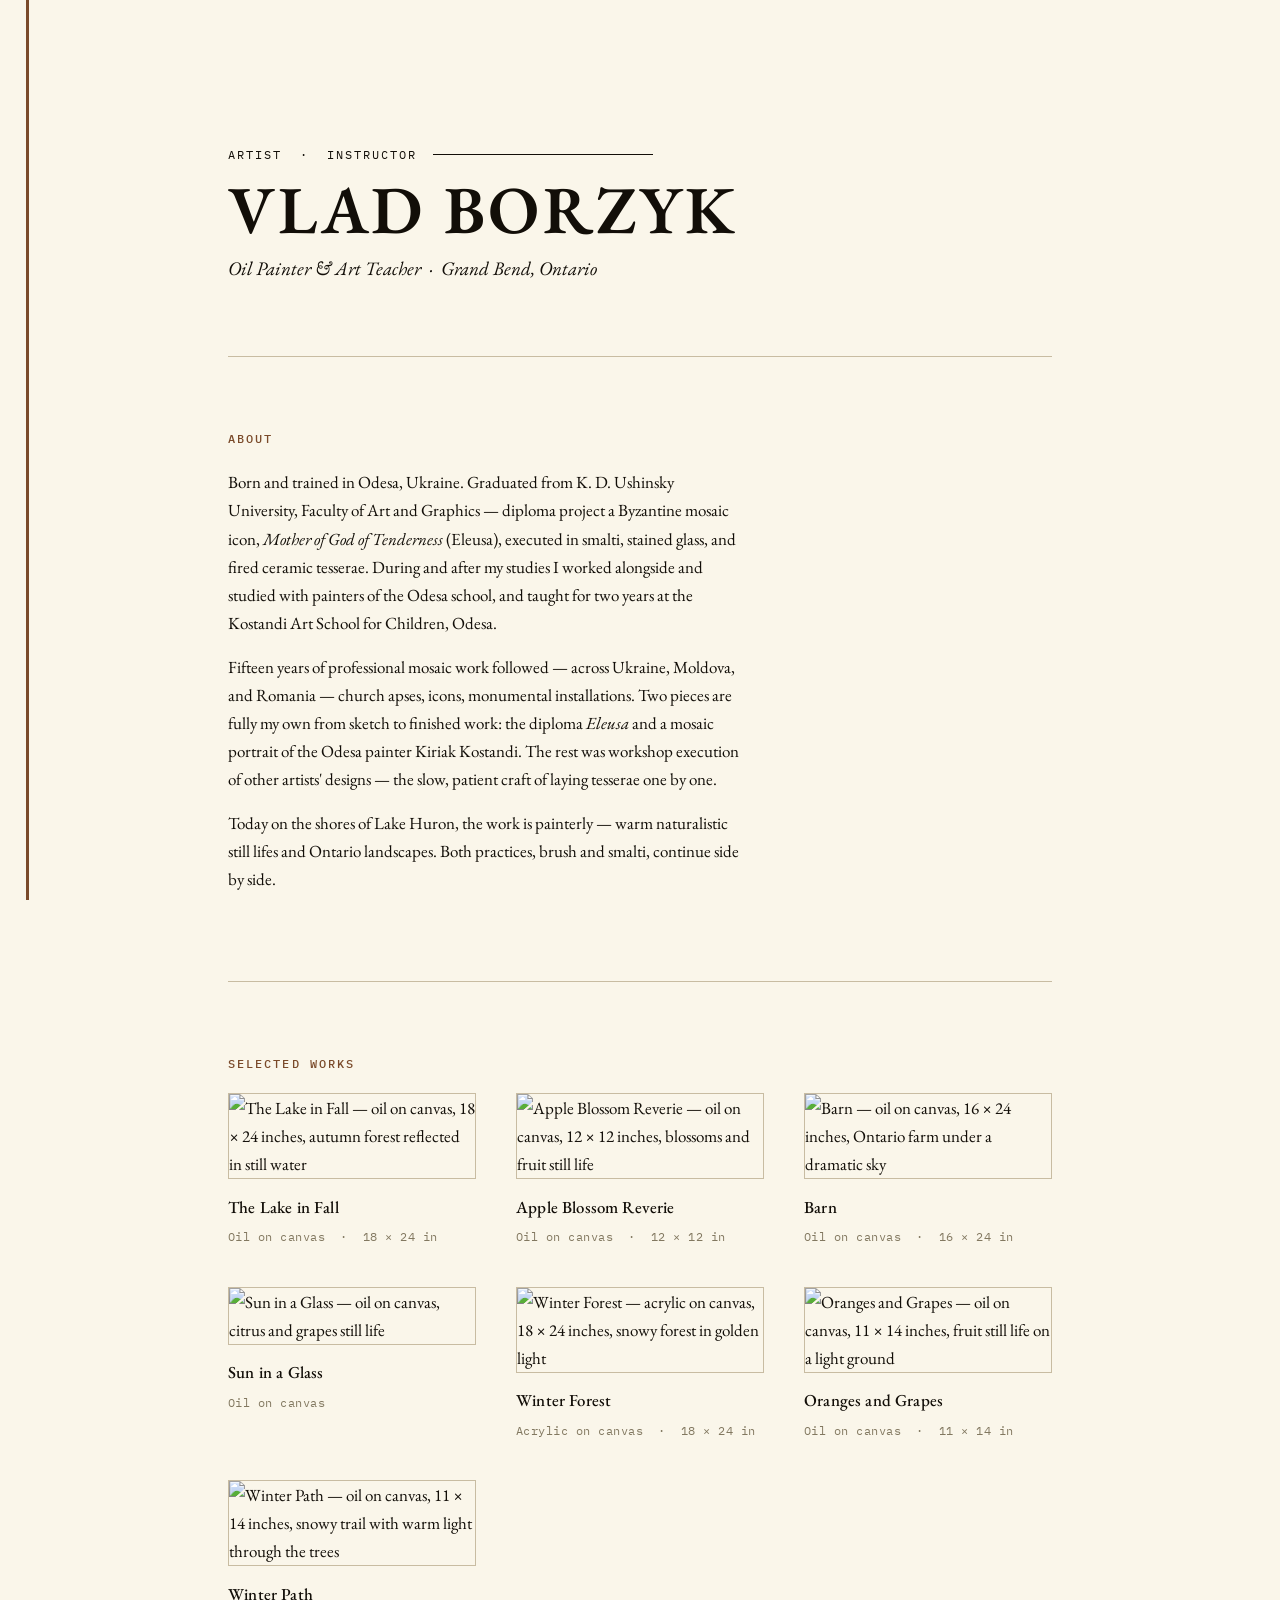
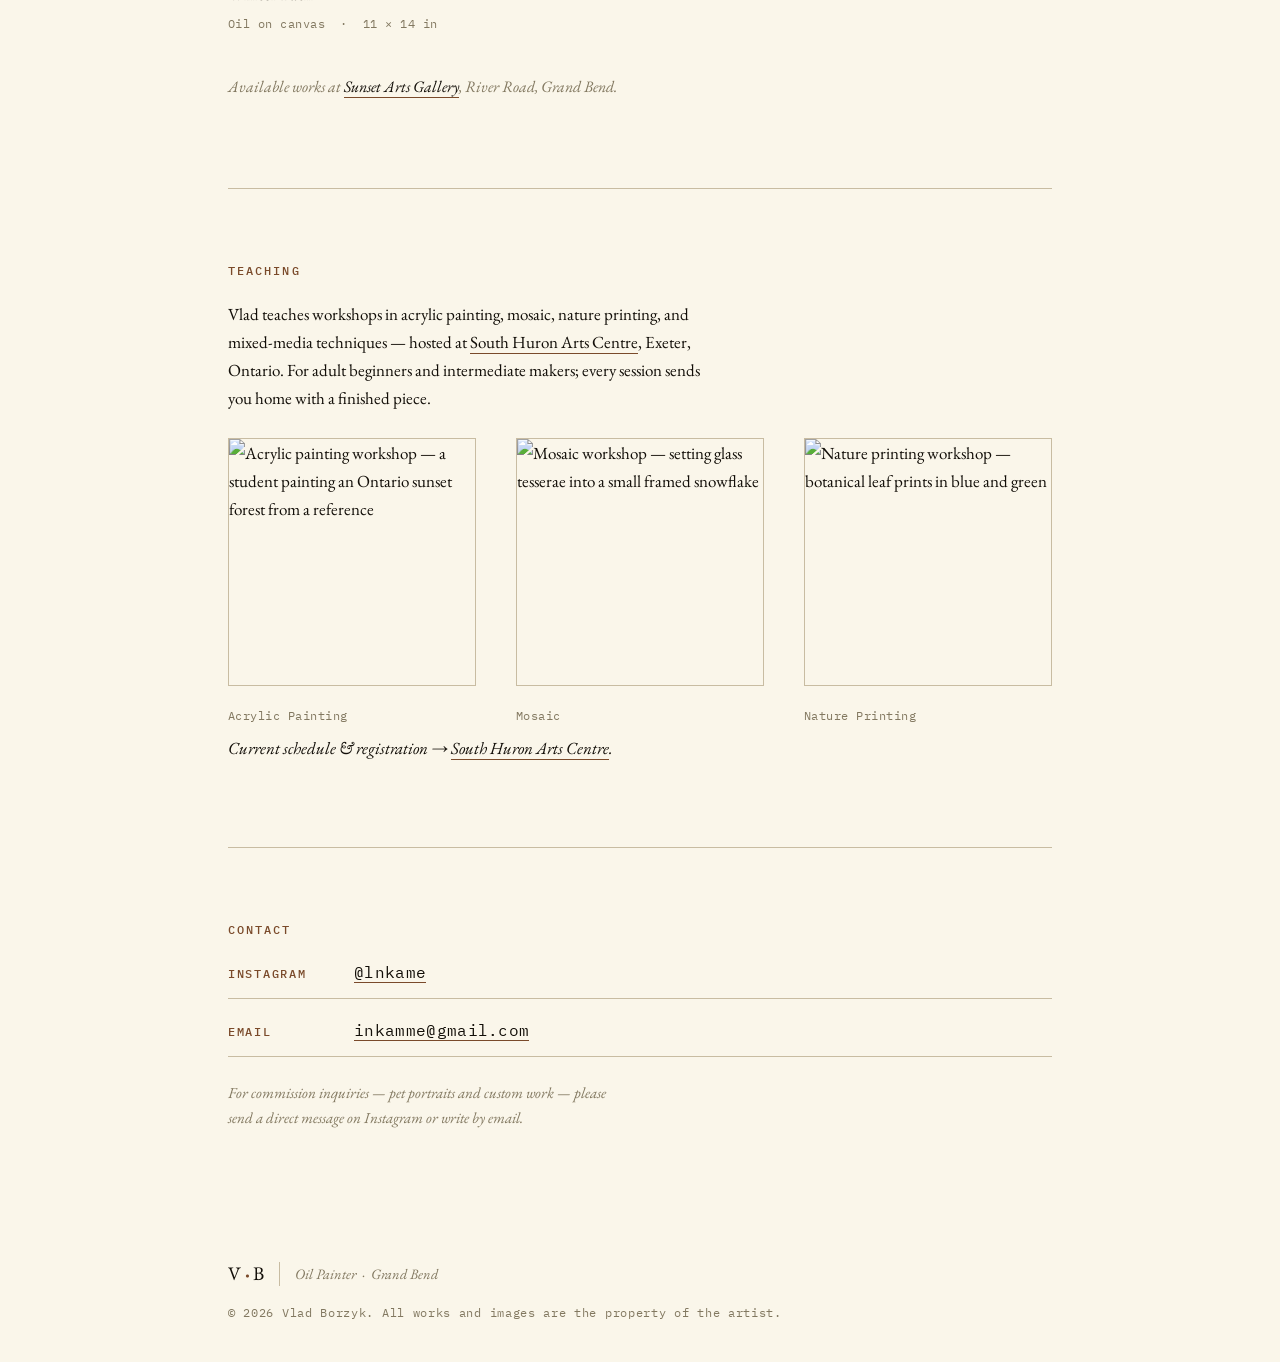
==== index.html @ d6eb7117 "Add files via upload" ====
<!DOCTYPE html>
<html lang="en">
<head>
  <meta charset="UTF-8">
  <meta name="viewport" content="width=device-width, initial-scale=1.0">
  <title>Vlad Borzyk · Oil Painter · Grand Bend, Ontario</title>
  <meta name="description" content="Vlad Borzyk — Ukrainian-Canadian oil painter based in Grand Bend, Ontario. Available works at Sunset Arts Gallery. Art teacher at South Huron Arts Centre, Exeter.">

  <!-- Google Fonts: EB Garamond + IBM Plex Mono (Brand System v2.0) -->
  <link rel="preconnect" href="https://fonts.googleapis.com">
  <link rel="preconnect" href="https://fonts.gstatic.com" crossorigin>
  <link href="https://fonts.googleapis.com/css2?family=EB+Garamond:ital,wght@0,400;0,500;0,600;1,400;1,500&family=IBM+Plex+Mono:wght@400;500&display=swap" rel="stylesheet">

  <link rel="stylesheet" href="styles.css">
  <link rel="icon" type="image/svg+xml" href="favicon.svg">
</head>
<body>

<!-- Вертикальная sienna полоска слева (бренд-элемент с визитки) -->
<div class="brand-stripe"></div>

<main>

  <!-- HERO: Имя + tagline + EST -->
  <section class="hero">
    <div class="kicker">
      ARTIST&nbsp;&nbsp;·&nbsp;&nbsp;INSTRUCTOR
      <span class="hairline"></span>
    </div>
    <h1 class="name">VLAD BORZYK</h1>
    <p class="tagline">Oil Painter &amp; Art Teacher&nbsp;&nbsp;·&nbsp;&nbsp;Grand Bend, Ontario</p>
  </section>

  <!-- BIO -->
  <section class="bio reveal-on-scroll">
    <div class="section-label">ABOUT</div>
    <p>
      Born and trained in Odesa, Ukraine. Graduated from K. D. Ushinsky University,
      Faculty of Art and Graphics — diploma project a Byzantine mosaic icon,
      <em>Mother of God of Tenderness</em> (Eleusa), executed in smalti, stained glass,
      and fired ceramic tesserae. During and after my studies I worked alongside
      and studied with painters of the Odesa school, and taught for two years
      at the Kostandi Art School for Children, Odesa.
    </p>
    <p>
      Fifteen years of professional mosaic work followed — across Ukraine, Moldova,
      and Romania — church apses, icons, monumental installations.
      Two pieces are fully my own from sketch to finished work: the diploma <em>Eleusa</em>
      and a mosaic portrait of the Odesa painter Kiriak Kostandi. The rest was
      workshop execution of other artists' designs — the slow, patient craft of
      laying tesserae one by one.
    </p>
    <p>
      Today on the shores of Lake Huron, the work is painterly — warm naturalistic
      still lifes and Ontario landscapes. Both practices, brush and smalti,
      continue side by side.
    </p>
  </section>

  <!-- WORKS: 4 картины -->
  <section class="works reveal-on-scroll">
    <div class="section-label">SELECTED WORKS</div>

    <div class="works-grid">

      <figure class="work">
        <div class="work-image">
          <img src="images/lake_in_fall.jpg" alt="The Lake in Fall — oil on canvas, 18 × 24 inches, autumn forest reflected in still water">
        </div>
        <figcaption>
          <div class="work-title">The Lake in Fall</div>
          <div class="work-meta">Oil on canvas&nbsp;&nbsp;·&nbsp;&nbsp;18 × 24 in</div>
        </figcaption>
      </figure>

      <figure class="work">
        <div class="work-image">
          <img src="images/apple_blossom.jpg" alt="Apple Blossom Reverie — oil on canvas, 12 × 12 inches, blossoms and fruit still life">
        </div>
        <figcaption>
          <div class="work-title">Apple Blossom Reverie</div>
          <div class="work-meta">Oil on canvas&nbsp;&nbsp;·&nbsp;&nbsp;12 × 12 in</div>
        </figcaption>
      </figure>

      <figure class="work">
        <div class="work-image">
          <img src="images/barn.jpg" alt="Barn — oil on canvas, 16 × 24 inches, Ontario farm under a dramatic sky">
        </div>
        <figcaption>
          <div class="work-title">Barn</div>
          <div class="work-meta">Oil on canvas&nbsp;&nbsp;·&nbsp;&nbsp;16 × 24 in</div>
        </figcaption>
      </figure>

      <figure class="work">
        <div class="work-image">
          <img src="images/sun_in_a_glass.jpg" alt="Sun in a Glass — oil on canvas, citrus and grapes still life">
        </div>
        <figcaption>
          <div class="work-title">Sun in a Glass</div>
          <div class="work-meta">Oil on canvas</div>
        </figcaption>
      </figure>

      <figure class="work">
        <div class="work-image">
          <img src="images/winter_forest.jpg" alt="Winter Forest — acrylic on canvas, 18 × 24 inches, snowy forest in golden light">
        </div>
        <figcaption>
          <div class="work-title">Winter Forest</div>
          <div class="work-meta">Acrylic on canvas&nbsp;&nbsp;·&nbsp;&nbsp;18 × 24 in</div>
        </figcaption>
      </figure>

      <figure class="work">
        <div class="work-image">
          <img src="images/still_life_citrus.jpg" alt="Oranges and Grapes — oil on canvas, 11 × 14 inches, fruit still life on a light ground">
        </div>
        <figcaption>
          <div class="work-title">Oranges and Grapes</div>
          <div class="work-meta">Oil on canvas&nbsp;&nbsp;·&nbsp;&nbsp;11 × 14 in</div>
        </figcaption>
      </figure>

      <figure class="work">
        <div class="work-image">
          <img src="images/winter_path.jpg" alt="Winter Path — oil on canvas, 11 × 14 inches, snowy trail with warm light through the trees">
        </div>
        <figcaption>
          <div class="work-title">Winter Path</div>
          <div class="work-meta">Oil on canvas&nbsp;&nbsp;·&nbsp;&nbsp;11 × 14 in</div>
        </figcaption>
      </figure>

    </div>

    <p class="gallery-note">
      Available works at <a href="https://sunsetarts.info" target="_blank" rel="noopener">Sunset Arts Gallery</a>,
      River Road, Grand Bend.
    </p>
  </section>

  <!-- TEACHING -->
  <section class="teaching reveal-on-scroll">
    <div class="section-label">TEACHING</div>
    <p>
      Vlad teaches workshops in acrylic painting, mosaic, nature printing, and
      mixed-media techniques — hosted at
      <a href="https://southhuronartscentre.ca/" target="_blank" rel="noopener">South Huron Arts Centre</a>,
      Exeter, Ontario. For adult beginners and intermediate makers;
      every session sends you home with a finished piece.
    </p>

    <div class="teaching-grid">
      <figure class="work">
        <div class="work-image">
          <img src="images/workshop_acrylic.jpg" alt="Acrylic painting workshop — a student painting an Ontario sunset forest from a reference">
        </div>
        <figcaption><div class="work-meta">Acrylic Painting</div></figcaption>
      </figure>

      <figure class="work">
        <div class="work-image">
          <img src="images/workshop_mosaic.jpg" alt="Mosaic workshop — setting glass tesserae into a small framed snowflake">
        </div>
        <figcaption><div class="work-meta">Mosaic</div></figcaption>
      </figure>

      <figure class="work">
        <div class="work-image">
          <img src="images/workshop_nature_printing.jpg" alt="Nature printing workshop — botanical leaf prints in blue and green">
        </div>
        <figcaption><div class="work-meta">Nature Printing</div></figcaption>
      </figure>
    </div>

    <p class="teaching-cta">
      Current schedule &amp; registration&nbsp;→&nbsp;<a href="https://southhuronartscentre.ca/" target="_blank" rel="noopener">South Huron Arts Centre</a>.
    </p>
  </section>

  <!-- CONTACT -->
  <section class="contact reveal-on-scroll">
    <div class="section-label">CONTACT</div>

    <div class="contact-rows">
      <div class="contact-row">
        <div class="contact-label">INSTAGRAM</div>
        <div class="contact-value">
          <a href="https://instagram.com/lnkame" target="_blank" rel="noopener">@lnkame</a>
        </div>
      </div>

      <div class="contact-row">
        <div class="contact-label">EMAIL</div>
        <div class="contact-value">
          <a href="mailto:inkamme@gmail.com">inkamme@gmail.com</a>
        </div>
      </div>
    </div>

    <p class="contact-note">
      For commission inquiries — pet portraits and custom work —
      please send a direct message on Instagram or write by email.
    </p>
  </section>

  <!-- FOOTER -->
  <footer>
    <div class="footer-lockup">
      <span class="vb">V<span class="dot">·</span>B</span>
      <span class="footer-tag">Oil Painter&nbsp;&nbsp;·&nbsp;&nbsp;Grand Bend</span>
    </div>
    <div class="footer-copyright">
      © 2026 Vlad Borzyk. All works and images are the property of the artist.
    </div>
  </footer>

</main>

<!-- Scroll reveal — нативный Intersection Observer, без библиотек.
     Progressive enhancement: только если JS работает, добавляется .js-loaded
     и начинают применяться стили скрытия + анимация появления. -->
<script>
  (function() {
    document.body.classList.add('js-loaded');

    const els = document.querySelectorAll('.reveal-on-scroll');
    if (!('IntersectionObserver' in window) || els.length === 0) {
      // Старый браузер — сразу показать всё
      els.forEach(el => el.classList.add('revealed'));
      return;
    }
    const io = new IntersectionObserver((entries) => {
      entries.forEach(entry => {
        if (entry.isIntersecting) {
          entry.target.classList.add('revealed');
          io.unobserve(entry.target);
        }
      });
    }, { rootMargin: '0px 0px 0px 0px', threshold: 0.05 });

    els.forEach(el => io.observe(el));
  })();
</script>

</body>
</html>
---- styles.css ----
/* =========================================================
   VLAD BORZYK · vladborzyk.com
   Editorial / museum-tag aesthetic
   Brand System v2.0 — EB Garamond + IBM Plex Mono + SIENNA
   ========================================================= */

/* ---- CSS VARIABLES — бренд-палитра ---- */
:root {
  --paper:    #FAF6EA;
  --ink:      #120E08;
  --muted:    #827860;
  --hair:     #C8BCA2;
  --sienna:   #7A4A2A;

  --serif:    'EB Garamond', Georgia, serif;
  --mono:     'IBM Plex Mono', 'Courier New', monospace;
  --display:  'EB Garamond', Georgia, serif;

  --max-w:    920px;
  --gutter:   clamp(1.25rem, 4vw, 3rem);

  --transition-soft: 600ms cubic-bezier(0.22, 1, 0.36, 1);
  --transition-snap: 280ms cubic-bezier(0.22, 1, 0.36, 1);
}

/* ---- RESET ---- */
*, *::before, *::after { box-sizing: border-box; }
html { scroll-behavior: smooth; }       /* (3) SMOOTH SCROLL */
body {
  margin: 0;
  background: var(--paper);
  color: var(--ink);
  font-family: var(--serif);
  font-size: 17px;
  line-height: 1.65;
  -webkit-font-smoothing: antialiased;
}

/* ---- BRAND STRIPE — sienna полоска с визитки ---- */
.brand-stripe {
  position: fixed;
  top: 0;
  left: clamp(12px, 2vw, 28px);
  width: 3px;
  height: 100%;
  background: var(--sienna);
  z-index: 10;
  /* Появление при загрузке */
  opacity: 0;
  transform: scaleY(0);
  transform-origin: top;
  animation: stripeReveal 1100ms cubic-bezier(0.22, 1, 0.36, 1) 200ms forwards;
}

@keyframes stripeReveal {
  to { opacity: 1; transform: scaleY(1); }
}

/* ---- LAYOUT ---- */
main {
  max-width: var(--max-w);
  margin: 0 auto;
  padding: clamp(3rem, 8vw, 6rem) var(--gutter) 0;
}

section {
  padding-block: clamp(2.5rem, 6vw, 4.5rem);
  border-bottom: 1px solid var(--hair);
}
section:last-of-type { border-bottom: none; }

/* ---- HERO: видно всегда, лёгкое появление без opacity:0 ---- */
.hero .kicker,
.hero .name,
.hero .tagline {
  animation: heroSettle 900ms cubic-bezier(0.22, 1, 0.36, 1) backwards;
}
.hero .kicker  { animation-delay: 100ms; }
.hero .name    { animation-delay: 250ms; }
.hero .tagline { animation-delay: 400ms; }

@keyframes heroSettle {
  from { opacity: 0; transform: translateY(8px); }
  to   { opacity: 1; transform: translateY(0); }
}

/* ---- SECTION LABELS ---- */
.section-label {
  font-family: var(--mono);
  font-size: 0.72rem;
  font-weight: 500;
  letter-spacing: 0.18em;
  color: var(--sienna);
  margin-bottom: 1.25rem;
  text-transform: uppercase;
}

/* ---- HERO ---- */
.hero {
  padding-top: clamp(1.5rem, 4vw, 3rem);
  border-bottom: 1px solid var(--hair);
}

.kicker {
  font-family: var(--mono);
  font-size: 0.78rem;
  letter-spacing: 0.16em;
  color: var(--ink);
  display: flex;
  align-items: center;
  gap: 1rem;
  margin-bottom: 0.6rem;
}
.kicker .hairline {
  flex: 1;
  height: 1px;
  background: var(--ink);
  max-width: 220px;
}

.name {
  font-family: var(--display);
  font-size: clamp(2.4rem, 8vw, 4.2rem);
  font-weight: 600;
  letter-spacing: 0.05em;
  margin: 0.2rem 0 0.5rem;
  color: var(--ink);
  line-height: 1.05;
}

.tagline {
  font-family: var(--serif);
  font-style: italic;
  font-size: clamp(1rem, 2vw, 1.2rem);
  color: var(--ink);
  margin: 0;
}

/* ---- BIO ---- */
.bio p {
  margin: 0 0 1rem;
  max-width: 64ch;
}
.bio em { font-style: italic; color: var(--ink); }

/* ---- WORKS ---- */
.works-grid {
  display: grid;
  grid-template-columns: repeat(3, 1fr);    /* 3 в ряд на десктопе */
  gap: clamp(1.5rem, 4vw, 2.5rem);
  margin-top: 0.5rem;
}

/* На планшете — 2 в ряд */
@media (max-width: 800px) {
  .works-grid {
    grid-template-columns: repeat(2, 1fr);
  }
}

/* На телефоне — 1 в столбец */
@media (max-width: 500px) {
  .works-grid {
    grid-template-columns: 1fr;
  }
}

.work {
  margin: 0;
  display: flex;
  flex-direction: column;
}

/* (4) HOVER LIFT + (4b) SLOW ZOOM */
.work-image {
  overflow: hidden;
  background: var(--paper);
  aspect-ratio: 1 / 1;       /* квадрат — лучший компромисс для разных пропорций */
  border: 1px solid var(--hair);
  transition: transform var(--transition-soft),
              box-shadow var(--transition-soft);
  will-change: transform;
  display: flex;
  align-items: center;
  justify-content: center;
}
.work-image img {
  width: 100%;
  height: 100%;
  object-fit: cover;
  object-position: center;
  display: block;
  transition: transform 1400ms cubic-bezier(0.22, 1, 0.36, 1);
  will-change: transform;
}
.work:hover .work-image {
  transform: translateY(-6px);
  box-shadow: 0 16px 40px -10px rgba(18, 14, 8, 0.22);
}
.work:hover .work-image img {
  transform: scale(1.05);
}

/* WORKS: show paintings whole, no crop (teaching strip keeps square) */
.works .work-image {
  aspect-ratio: auto;
  display: block;
}
.works .work-image img {
  height: auto;
}

figcaption {
  padding-top: 0.9rem;
}

.work-title {
  font-family: var(--serif);
  font-weight: 500;
  font-size: 1.05rem;
  letter-spacing: 0.01em;
  color: var(--ink);
}
.work-meta {
  font-family: var(--mono);
  font-size: 0.78rem;
  letter-spacing: 0.04em;
  color: var(--muted);
  margin-top: 0.3rem;
}

.gallery-note {
  margin-top: 2.5rem;
  font-style: italic;
  color: var(--muted);
  font-size: 1rem;
}

/* ---- TEACHING ---- */
.teaching p { max-width: 60ch; margin: 0 0 0.8rem; }
.teaching-cta { font-style: italic; color: var(--ink); margin-top: 1.6rem; }

/* TEACHING photo strip — reuses .work / .work-image card pattern */
.teaching-grid {
  display: grid;
  grid-template-columns: repeat(3, 1fr);
  gap: clamp(1.25rem, 4vw, 2.5rem);
  margin: 1.6rem 0 0.5rem;
}
@media (max-width: 500px) {
  .teaching-grid { grid-template-columns: 1fr; }
}

/* ---- CONTACT ---- */
.contact-rows {
  display: flex;
  flex-direction: column;
  gap: 1.1rem;
  margin-bottom: 1.5rem;
}
.contact-row {
  display: grid;
  grid-template-columns: 110px 1fr;
  align-items: baseline;
  gap: 1rem;
  padding-bottom: 0.8rem;
  border-bottom: 1px solid var(--hair);
}
.contact-label {
  font-family: var(--mono);
  font-weight: 500;
  font-size: 0.78rem;
  letter-spacing: 0.14em;
  color: var(--sienna);
}
.contact-value {
  font-family: var(--mono);
  font-size: 1rem;
  letter-spacing: 0.02em;
}
.contact-note {
  font-style: italic;
  color: var(--muted);
  font-size: 0.95rem;
  max-width: 56ch;
}

/* ---- LINKS ---- */
a {
  color: var(--ink);
  text-decoration: none;
  border-bottom: 1px solid var(--sienna);
  transition: color var(--transition-snap),
              border-color var(--transition-snap);
}
a:hover {
  color: var(--sienna);
  border-color: var(--ink);
}

/* ---- FOOTER ---- */
footer {
  padding-block: 2.5rem;
  display: flex;
  flex-direction: column;
  gap: 0.8rem;
  align-items: flex-start;
}
.footer-lockup {
  display: flex;
  align-items: center;
  gap: 0.9rem;
}
.vb {
  font-family: var(--display);
  font-size: 1.2rem;
  color: var(--ink);
  letter-spacing: 0.04em;
}
.vb .dot {
  color: var(--sienna);
  font-weight: bold;
  margin: 0 0.15em;
}
.footer-tag {
  font-family: var(--serif);
  font-style: italic;
  font-size: 0.9rem;
  color: var(--muted);
  padding-left: 0.9rem;
  border-left: 1px solid var(--hair);
}
.footer-copyright {
  font-family: var(--mono);
  font-size: 0.72rem;
  letter-spacing: 0.06em;
  color: var(--muted);
}

/* ---- (1) FADE-IN ON SCROLL + (5) STAGGERED ENTRANCE детей ----
   Progressive enhancement: секции видны по умолчанию,
   JS добавляет класс .js-loaded на body, и только тогда применяется fade-in.
   Это гарантирует что без JS / при ошибках контент всегда виден. */
@media (prefers-reduced-motion: no-preference) {
  body.js-loaded .reveal-on-scroll {
    opacity: 0;
    transform: translateY(24px);
    transition: opacity 900ms cubic-bezier(0.22, 1, 0.36, 1),
                transform 900ms cubic-bezier(0.22, 1, 0.36, 1);
  }
  body.js-loaded .reveal-on-scroll.revealed {
    opacity: 1;
    transform: translateY(0);
  }

  /* Stagger детей */
  body.js-loaded .reveal-on-scroll > * {
    opacity: 0;
    transform: translateY(12px);
    transition: opacity 700ms cubic-bezier(0.22, 1, 0.36, 1),
                transform 700ms cubic-bezier(0.22, 1, 0.36, 1);
  }
  body.js-loaded .reveal-on-scroll.revealed > * {
    opacity: 1;
    transform: translateY(0);
  }
  body.js-loaded .reveal-on-scroll.revealed > *:nth-child(1) { transition-delay: 150ms; }
  body.js-loaded .reveal-on-scroll.revealed > *:nth-child(2) { transition-delay: 280ms; }
  body.js-loaded .reveal-on-scroll.revealed > *:nth-child(3) { transition-delay: 400ms; }
  body.js-loaded .reveal-on-scroll.revealed > *:nth-child(4) { transition-delay: 520ms; }
  body.js-loaded .reveal-on-scroll.revealed > *:nth-child(5) { transition-delay: 640ms; }

  /* Внутри works-grid тоже stagger карточек */
  body.js-loaded .works.revealed .works-grid .work {
    opacity: 0;
    transform: translateY(16px);
    animation: cardEnter 900ms cubic-bezier(0.22, 1, 0.36, 1) forwards;
  }
  body.js-loaded .works.revealed .works-grid .work:nth-child(1) { animation-delay: 350ms; }
  body.js-loaded .works.revealed .works-grid .work:nth-child(2) { animation-delay: 500ms; }
  body.js-loaded .works.revealed .works-grid .work:nth-child(3) { animation-delay: 650ms; }
  body.js-loaded .works.revealed .works-grid .work:nth-child(4) { animation-delay: 800ms; }
  body.js-loaded .works.revealed .works-grid .work:nth-child(5) { animation-delay: 950ms; }
  body.js-loaded .works.revealed .works-grid .work:nth-child(6) { animation-delay: 1100ms; }
  body.js-loaded .works.revealed .works-grid .work:nth-child(7) { animation-delay: 1250ms; }

  @keyframes cardEnter {
    to { opacity: 1; transform: translateY(0); }
  }
}

/* ---- ACCESSIBILITY: respect user preferences ---- */
@media (prefers-reduced-motion: reduce) {
  *,
  *::before,
  *::after {
    animation-duration: 0.01ms !important;
    animation-iteration-count: 1 !important;
    transition-duration: 0.01ms !important;
  }
}

/* ---- RESPONSIVE: телефон ---- */
@media (max-width: 600px) {
  .brand-stripe { left: 8px; width: 2px; }
  main { padding-left: clamp(1.5rem, 6vw, 2rem); padding-right: 1.25rem; }
  .contact-row { grid-template-columns: 90px 1fr; gap: 0.8rem; }
  .footer-tag { padding-left: 0; border-left: none; }
  .footer-lockup { flex-direction: column; align-items: flex-start; gap: 0.3rem; }
}
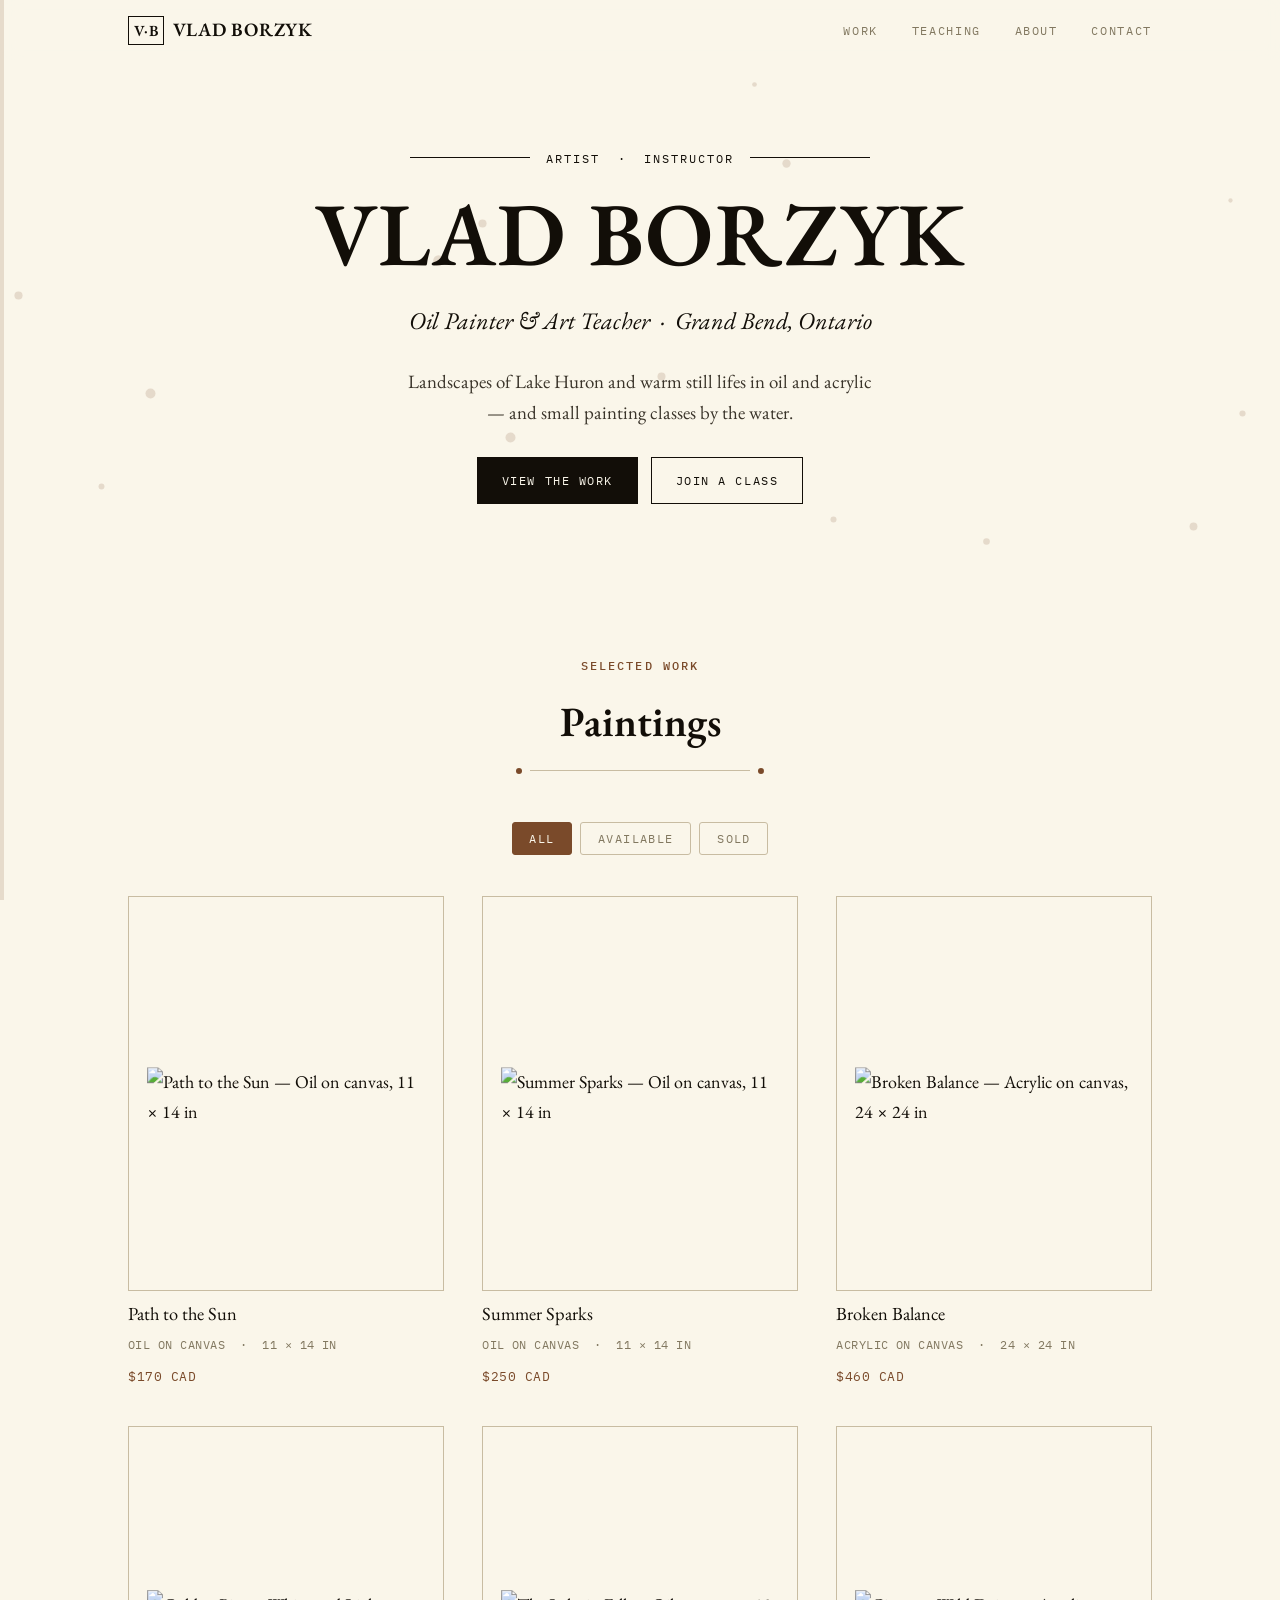
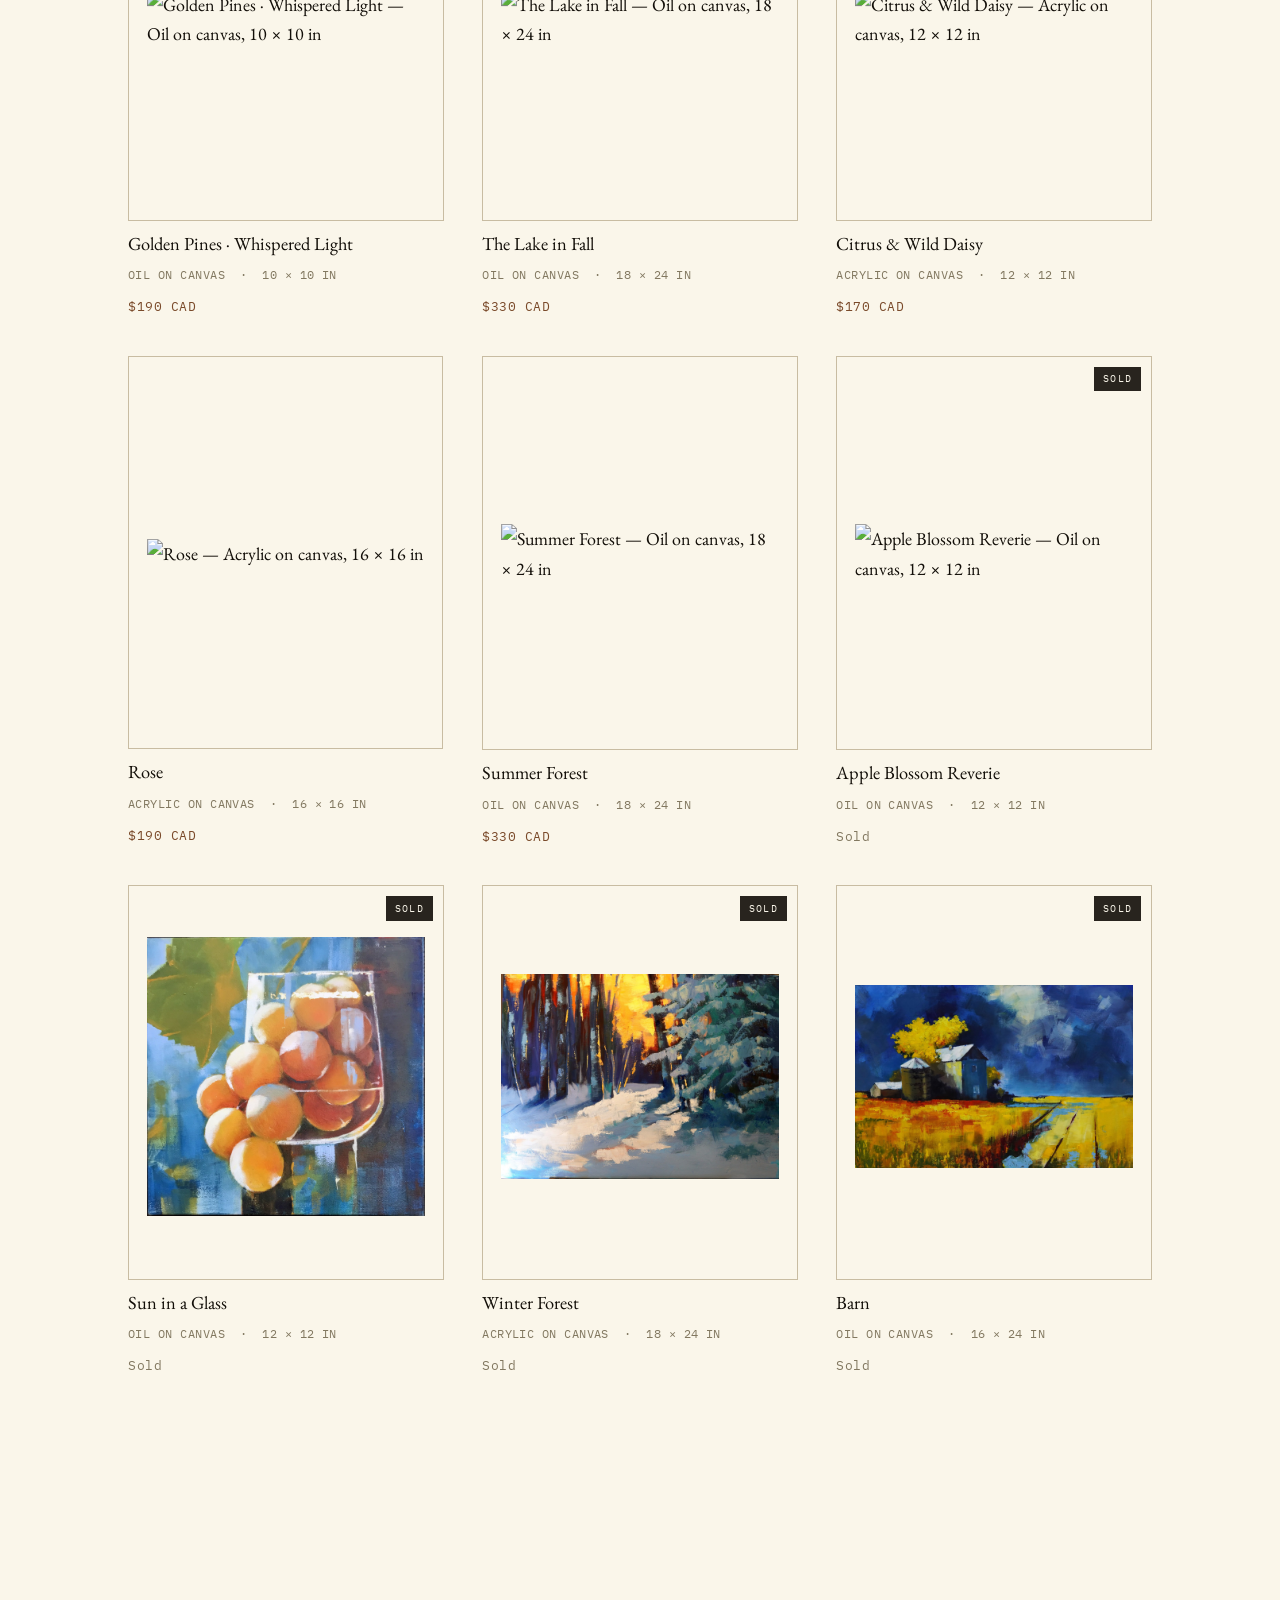
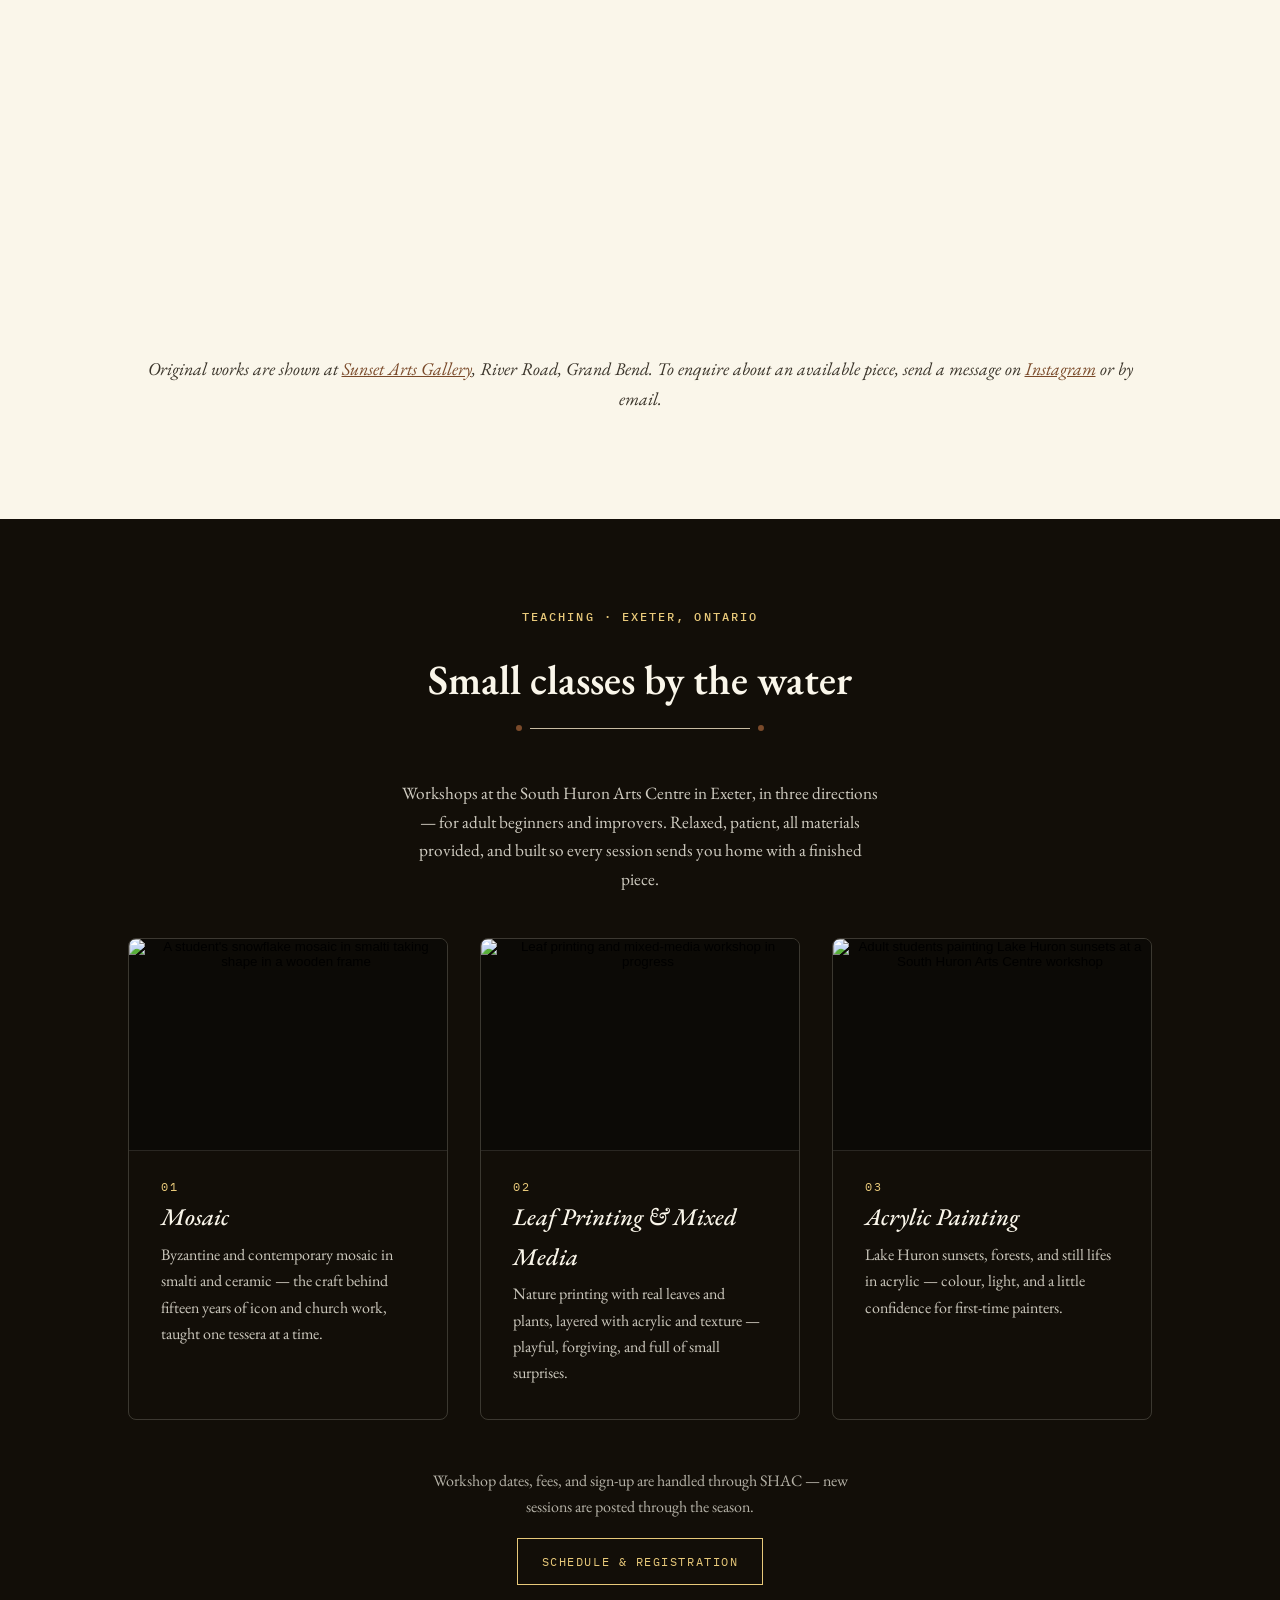
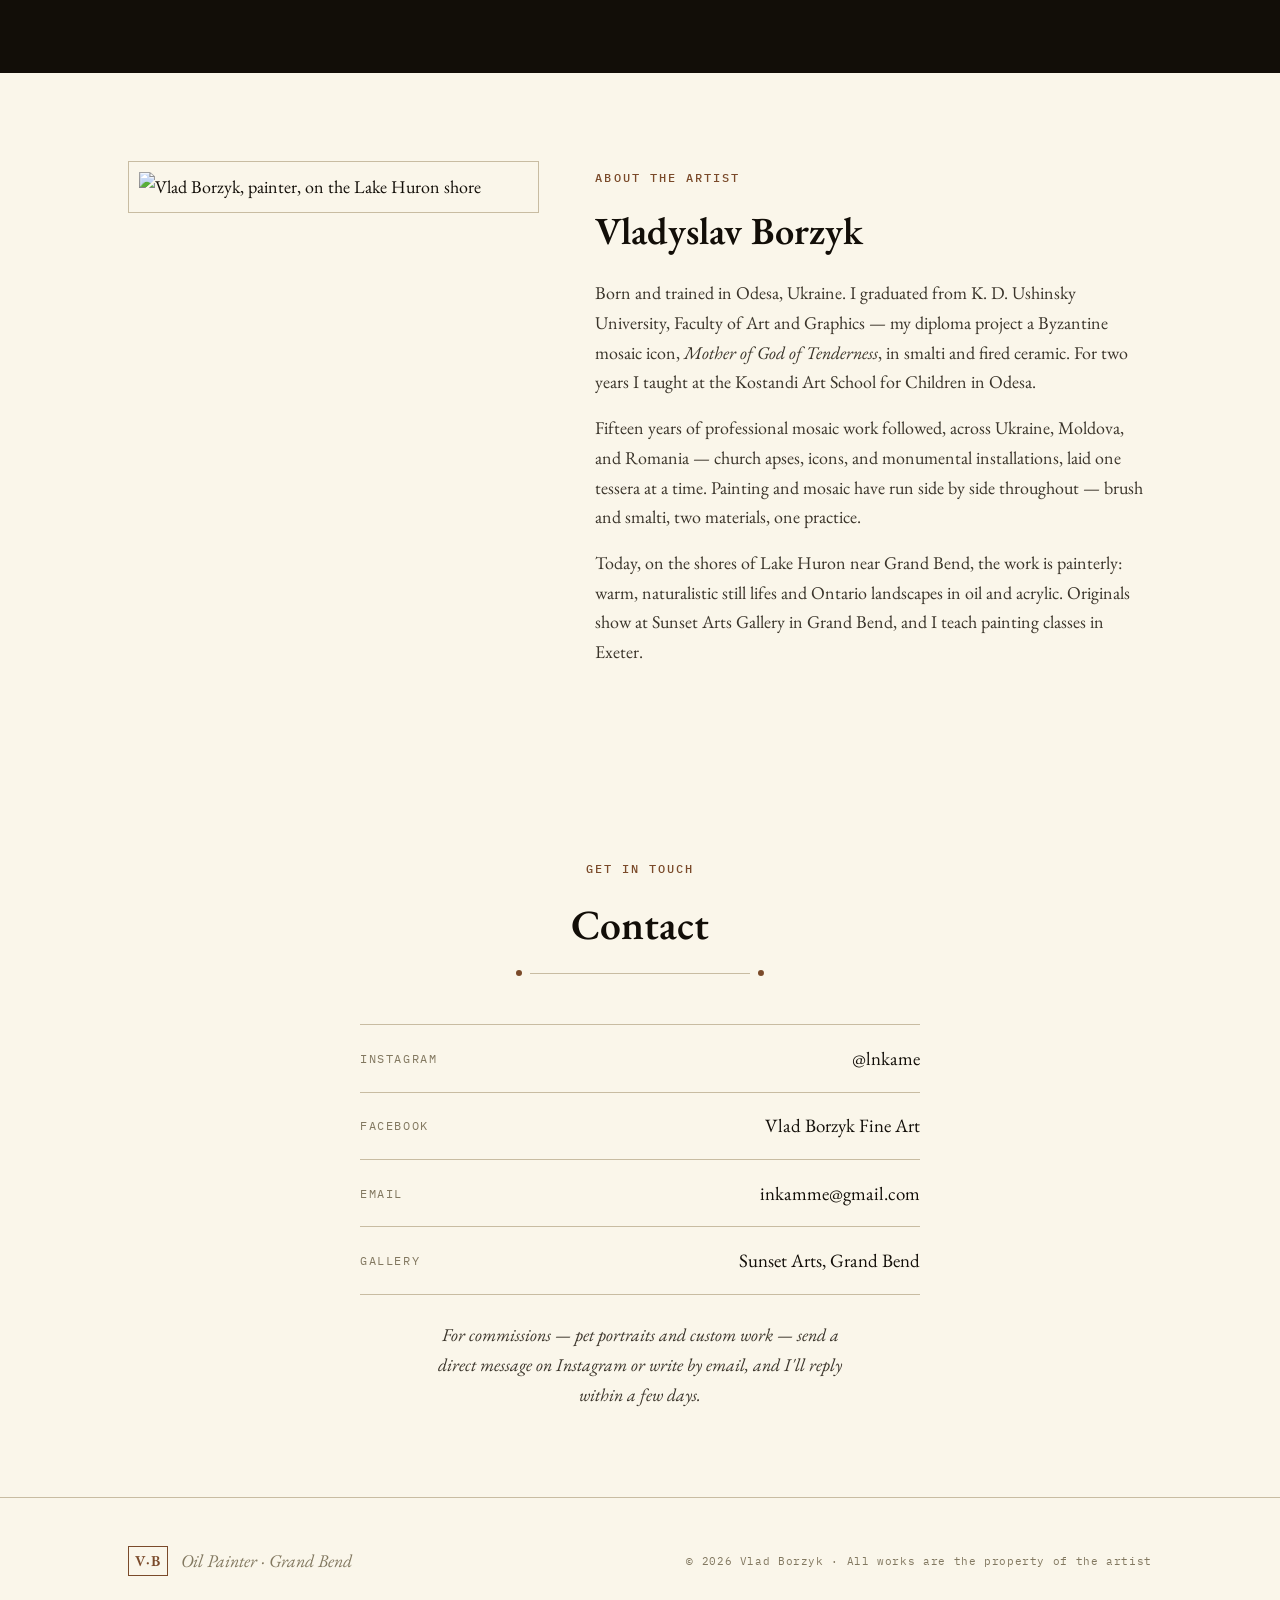
==== commit 405f7661: "Add files via upload" ====
--- a/index.html
+++ b/index.html
@@ -1,249 +1,214 @@
 <!DOCTYPE html>
 <html lang="en">
 <head>
-  <meta charset="UTF-8">
-  <meta name="viewport" content="width=device-width, initial-scale=1.0">
-  <title>Vlad Borzyk · Oil Painter · Grand Bend, Ontario</title>
-  <meta name="description" content="Vlad Borzyk — Ukrainian-Canadian oil painter based in Grand Bend, Ontario. Available works at Sunset Arts Gallery. Art teacher at South Huron Arts Centre, Exeter.">
-
-  <!-- Google Fonts: EB Garamond + IBM Plex Mono (Brand System v2.0) -->
-  <link rel="preconnect" href="https://fonts.googleapis.com">
-  <link rel="preconnect" href="https://fonts.gstatic.com" crossorigin>
-  <link href="https://fonts.googleapis.com/css2?family=EB+Garamond:ital,wght@0,400;0,500;0,600;1,400;1,500&family=IBM+Plex+Mono:wght@400;500&display=swap" rel="stylesheet">
-
-  <link rel="stylesheet" href="styles.css">
-  <link rel="icon" type="image/svg+xml" href="favicon.svg">
+<meta charset="UTF-8">
+<meta name="viewport" content="width=device-width,initial-scale=1.0">
+<title>Vlad Borzyk · Oil Painter · Grand Bend, Ontario</title>
+<meta name="description" content="Vlad Borzyk — Ukrainian-Canadian oil &amp; acrylic painter on Lake Huron, near Grand Bend, Ontario. Original landscapes and still lifes, available at Sunset Arts Gallery. Painting workshops at South Huron Arts Centre, Exeter.">
+<meta property="og:title" content="Vlad Borzyk · Oil Painter · Grand Bend, Ontario">
+<meta property="og:description" content="Original oil &amp; acrylic paintings of Lake Huron and Ontario. Available at Sunset Arts Gallery. Workshops in Exeter.">
+<meta property="og:type" content="website">
+<meta property="og:url" content="https://vladborzyk.com">
+<link rel="preconnect" href="https://fonts.googleapis.com">
+<link rel="preconnect" href="https://fonts.gstatic.com" crossorigin>
+<link href="https://fonts.googleapis.com/css2?family=EB+Garamond:ital,wght@0,400;0,500;0,600;1,400;1,500&family=IBM+Plex+Mono:wght@400;500&display=swap" rel="stylesheet">
+<link rel="stylesheet" href="styles.css">
+<link rel="icon" type="image/svg+xml" href="favicon.svg">
+<noscript><style>.reveal{opacity:1;transform:none}.fab{display:none}</style></noscript>
 </head>
 <body>
-
-<!-- Вертикальная sienna полоска слева (бренд-элемент с визитки) -->
-<div class="brand-stripe"></div>
-
-<main>
-
-  <!-- HERO: Имя + tagline + EST -->
-  <section class="hero">
-    <div class="kicker">
-      ARTIST&nbsp;&nbsp;·&nbsp;&nbsp;INSTRUCTOR
-      <span class="hairline"></span>
-    </div>
-    <h1 class="name">VLAD BORZYK</h1>
-    <p class="tagline">Oil Painter &amp; Art Teacher&nbsp;&nbsp;·&nbsp;&nbsp;Grand Bend, Ontario</p>
-  </section>
-
-  <!-- BIO -->
-  <section class="bio reveal-on-scroll">
-    <div class="section-label">ABOUT</div>
-    <p>
-      Born and trained in Odesa, Ukraine. Graduated from K. D. Ushinsky University,
-      Faculty of Art and Graphics — diploma project a Byzantine mosaic icon,
-      <em>Mother of God of Tenderness</em> (Eleusa), executed in smalti, stained glass,
-      and fired ceramic tesserae. During and after my studies I worked alongside
-      and studied with painters of the Odesa school, and taught for two years
-      at the Kostandi Art School for Children, Odesa.
-    </p>
-    <p>
-      Fifteen years of professional mosaic work followed — across Ukraine, Moldova,
-      and Romania — church apses, icons, monumental installations.
-      Two pieces are fully my own from sketch to finished work: the diploma <em>Eleusa</em>
-      and a mosaic portrait of the Odesa painter Kiriak Kostandi. The rest was
-      workshop execution of other artists' designs — the slow, patient craft of
-      laying tesserae one by one.
-    </p>
-    <p>
-      Today on the shores of Lake Huron, the work is painterly — warm naturalistic
-      still lifes and Ontario landscapes. Both practices, brush and smalti,
-      continue side by side.
-    </p>
-  </section>
-
-  <!-- WORKS: 4 картины -->
-  <section class="works reveal-on-scroll">
-    <div class="section-label">SELECTED WORKS</div>
-
-    <div class="works-grid">
-
-      <figure class="work">
-        <div class="work-image">
-          <img src="images/lake_in_fall.jpg" alt="The Lake in Fall — oil on canvas, 18 × 24 inches, autumn forest reflected in still water">
-        </div>
-        <figcaption>
-          <div class="work-title">The Lake in Fall</div>
-          <div class="work-meta">Oil on canvas&nbsp;&nbsp;·&nbsp;&nbsp;18 × 24 in</div>
-        </figcaption>
-      </figure>
-
-      <figure class="work">
-        <div class="work-image">
-          <img src="images/apple_blossom.jpg" alt="Apple Blossom Reverie — oil on canvas, 12 × 12 inches, blossoms and fruit still life">
-        </div>
-        <figcaption>
-          <div class="work-title">Apple Blossom Reverie</div>
-          <div class="work-meta">Oil on canvas&nbsp;&nbsp;·&nbsp;&nbsp;12 × 12 in</div>
-        </figcaption>
-      </figure>
-
-      <figure class="work">
-        <div class="work-image">
-          <img src="images/barn.jpg" alt="Barn — oil on canvas, 16 × 24 inches, Ontario farm under a dramatic sky">
-        </div>
-        <figcaption>
-          <div class="work-title">Barn</div>
-          <div class="work-meta">Oil on canvas&nbsp;&nbsp;·&nbsp;&nbsp;16 × 24 in</div>
-        </figcaption>
-      </figure>
-
-      <figure class="work">
-        <div class="work-image">
-          <img src="images/sun_in_a_glass.jpg" alt="Sun in a Glass — oil on canvas, citrus and grapes still life">
-        </div>
-        <figcaption>
-          <div class="work-title">Sun in a Glass</div>
-          <div class="work-meta">Oil on canvas</div>
-        </figcaption>
-      </figure>
-
-      <figure class="work">
-        <div class="work-image">
-          <img src="images/winter_forest.jpg" alt="Winter Forest — acrylic on canvas, 18 × 24 inches, snowy forest in golden light">
-        </div>
-        <figcaption>
-          <div class="work-title">Winter Forest</div>
-          <div class="work-meta">Acrylic on canvas&nbsp;&nbsp;·&nbsp;&nbsp;18 × 24 in</div>
-        </figcaption>
-      </figure>
-
-      <figure class="work">
-        <div class="work-image">
-          <img src="images/still_life_citrus.jpg" alt="Oranges and Grapes — oil on canvas, 11 × 14 inches, fruit still life on a light ground">
-        </div>
-        <figcaption>
-          <div class="work-title">Oranges and Grapes</div>
-          <div class="work-meta">Oil on canvas&nbsp;&nbsp;·&nbsp;&nbsp;11 × 14 in</div>
-        </figcaption>
-      </figure>
-
-      <figure class="work">
-        <div class="work-image">
-          <img src="images/winter_path.jpg" alt="Winter Path — oil on canvas, 11 × 14 inches, snowy trail with warm light through the trees">
-        </div>
-        <figcaption>
-          <div class="work-title">Winter Path</div>
-          <div class="work-meta">Oil on canvas&nbsp;&nbsp;·&nbsp;&nbsp;11 × 14 in</div>
-        </figcaption>
-      </figure>
-
-    </div>
-
-    <p class="gallery-note">
-      Available works at <a href="https://sunsetarts.info" target="_blank" rel="noopener">Sunset Arts Gallery</a>,
-      River Road, Grand Bend.
-    </p>
-  </section>
-
-  <!-- TEACHING -->
-  <section class="teaching reveal-on-scroll">
-    <div class="section-label">TEACHING</div>
-    <p>
-      Vlad teaches workshops in acrylic painting, mosaic, nature printing, and
-      mixed-media techniques — hosted at
-      <a href="https://southhuronartscentre.ca/" target="_blank" rel="noopener">South Huron Arts Centre</a>,
-      Exeter, Ontario. For adult beginners and intermediate makers;
-      every session sends you home with a finished piece.
-    </p>
-
-    <div class="teaching-grid">
-      <figure class="work">
-        <div class="work-image">
-          <img src="images/workshop_acrylic.jpg" alt="Acrylic painting workshop — a student painting an Ontario sunset forest from a reference">
-        </div>
-        <figcaption><div class="work-meta">Acrylic Painting</div></figcaption>
-      </figure>
-
-      <figure class="work">
-        <div class="work-image">
-          <img src="images/workshop_mosaic.jpg" alt="Mosaic workshop — setting glass tesserae into a small framed snowflake">
-        </div>
-        <figcaption><div class="work-meta">Mosaic</div></figcaption>
-      </figure>
-
-      <figure class="work">
-        <div class="work-image">
-          <img src="images/workshop_nature_printing.jpg" alt="Nature printing workshop — botanical leaf prints in blue and green">
-        </div>
-        <figcaption><div class="work-meta">Nature Printing</div></figcaption>
-      </figure>
-    </div>
-
-    <p class="teaching-cta">
-      Current schedule &amp; registration&nbsp;→&nbsp;<a href="https://southhuronartscentre.ca/" target="_blank" rel="noopener">South Huron Arts Centre</a>.
-    </p>
-  </section>
-
-  <!-- CONTACT -->
-  <section class="contact reveal-on-scroll">
-    <div class="section-label">CONTACT</div>
-
-    <div class="contact-rows">
-      <div class="contact-row">
-        <div class="contact-label">INSTAGRAM</div>
-        <div class="contact-value">
-          <a href="https://instagram.com/lnkame" target="_blank" rel="noopener">@lnkame</a>
-        </div>
+<span class="edge" aria-hidden="true"><span class="fill" id="edgeFill"></span></span>
+
+<!-- ===== HEADER ===== -->
+<header class="nav" id="nav">
+  <div class="nav-in">
+    <a href="#top" class="brand"><span class="vb">V·B</span>VLAD BORZYK</a>
+    <nav><ul class="menu">
+      <li><a href="#work">Work</a></li>
+      <li><a href="#teaching">Teaching</a></li>
+      <li><a href="#about">About</a></li>
+      <li><a href="#contact">Contact</a></li>
+    </ul></nav>
+  </div>
+</header>
+
+<!-- ===== HERO ===== -->
+<section class="hero" id="top">
+  <div class="dots" id="dots" aria-hidden="true"></div>
+  <div class="wrap">
+    <div class="eyebrow"><span class="line"></span>ARTIST&nbsp;&nbsp;·&nbsp;&nbsp;INSTRUCTOR<span class="line"></span></div>
+    <h1><span class="word">VLAD</span> <span class="word">BORZYK</span></h1>
+    <p class="tag">Oil Painter &amp; Art Teacher&nbsp;&nbsp;·&nbsp;&nbsp;Grand Bend, Ontario</p>
+    <p class="lede">Landscapes of Lake Huron and warm still lifes in oil and acrylic — and small painting classes by the water.</p>
+    <div class="cta">
+      <a href="#work" class="btn solid">View the work</a>
+      <a href="#teaching" class="btn outline">Join a class</a>
+    </div>
+  </div>
+</section>
+
+<!-- ===== WORK ===== -->
+<section class="work" id="work">
+  <div class="wrap">
+    <div class="stitle reveal">
+      <span class="kick">Selected work</span>
+      <h2>Paintings</h2>
+      <div class="rule"><i></i><span></span><i></i></div>
+    </div>
+
+    <div class="filters reveal">
+      <button class="on" data-filter="all">All</button>
+      <button data-filter="available">Available</button>
+      <button data-filter="sold">Sold</button>
+    </div>
+
+    <div class="grid" id="grid">
+      <!-- cards injected here -->
+    </div>
+
+    <p class="gnote reveal">Original works are shown at
+      <a href="https://sunsetarts.info" target="_blank" rel="noopener">Sunset Arts Gallery</a>,
+      River Road, Grand Bend. To enquire about an available piece, send a message on
+      <a href="https://instagram.com/lnkame" target="_blank" rel="noopener">Instagram</a> or by email.</p>
+  </div>
+</section>
+
+<!-- ===== TEACHING ===== -->
+<section class="teaching" id="teaching">
+  <div class="wrap">
+    <div class="stitle reveal">
+      <span class="kick" style="color:var(--gold-light)">Teaching · Exeter, Ontario</span>
+      <h2 style="color:var(--paper)">Small classes by the water</h2>
+      <div class="rule"><i></i><span></span><i></i></div>
+    </div>
+    <p class="teach-intro reveal">Workshops at the South Huron Arts Centre in Exeter, in three directions —
+      for adult beginners and improvers. Relaxed, patient, all materials provided, and built so
+      every session sends you home with a finished piece.</p>
+
+    <div class="teach-grid reveal">
+      <article class="teach-card">
+        <button class="t-photo" data-gallery="mosaic" aria-label="View mosaic class photos">
+          <img src="images/teaching/mosaic_detail.jpg" alt="A student's snowflake mosaic in smalti taking shape in a wooden frame" loading="lazy">
+          <span class="t-hint">View photos<span class="t-count">3</span></span>
+        </button>
+        <span class="t-num">01</span>
+        <h3>Mosaic</h3>
+        <p>Byzantine and contemporary mosaic in smalti and ceramic — the craft behind fifteen years
+          of icon and church work, taught one tessera at a time.</p>
+      </article>
+      <article class="teach-card">
+        <button class="t-photo" data-gallery="leaf" aria-label="View leaf printing and mixed-media class photos">
+          <img src="images/teaching/leaf_class.jpg" alt="Leaf printing and mixed-media workshop in progress" loading="lazy">
+          <span class="t-hint">View photos<span class="t-count">4</span></span>
+        </button>
+        <span class="t-num">02</span>
+        <h3>Leaf Printing &amp; Mixed Media</h3>
+        <p>Nature printing with real leaves and plants, layered with acrylic and texture —
+          playful, forgiving, and full of small surprises.</p>
+      </article>
+      <article class="teach-card">
+        <button class="t-photo" data-gallery="acrylic" aria-label="View acrylic painting class photos">
+          <img src="images/teaching/acrylic_studio.jpg" alt="Adult students painting Lake Huron sunsets at a South Huron Arts Centre workshop" loading="lazy">
+          <span class="t-hint">View photos<span class="t-count">4</span></span>
+        </button>
+        <span class="t-num">03</span>
+        <h3>Acrylic Painting</h3>
+        <p>Lake Huron sunsets, forests, and still lifes in acrylic — colour, light, and a little
+          confidence for first-time painters.</p>
+      </article>
+    </div>
+
+    <div class="teach-cta reveal">
+      <p>Workshop dates, fees, and sign-up are handled through SHAC — new sessions are posted through the season.</p>
+      <a href="https://southhuronartscentre.ca/" target="_blank" rel="noopener" class="btn gold">Schedule &amp; registration</a>
+    </div>
+  </div>
+</section>
+
+<!-- ===== ABOUT ===== -->
+<section class="about" id="about">
+  <div class="wrap">
+    <div class="about-grid">
+      <div class="portrait reveal"><img src="images/portrait.jpg" alt="Vlad Borzyk, painter, on the Lake Huron shore" loading="lazy"></div>
+      <div class="reveal">
+        <span class="kick">About the artist</span>
+        <h2>Vladyslav Borzyk</h2>
+        <p>Born and trained in Odesa, Ukraine. I graduated from K. D. Ushinsky University,
+          Faculty of Art and Graphics — my diploma project a Byzantine mosaic icon,
+          <em>Mother of God of Tenderness</em>, in smalti and fired ceramic. For two years
+          I taught at the Kostandi Art School for Children in Odesa.</p>
+        <p>Fifteen years of professional mosaic work followed, across Ukraine, Moldova, and
+          Romania — church apses, icons, and monumental installations, laid one tessera at a time.
+          Painting and mosaic have run side by side throughout — brush and smalti, two materials,
+          one practice.</p>
+        <p>Today, on the shores of Lake Huron near Grand Bend, the work is painterly: warm,
+          naturalistic still lifes and Ontario landscapes in oil and acrylic. Originals show at
+          Sunset Arts Gallery in Grand Bend, and I teach painting classes in Exeter.</p>
       </div>
-
-      <div class="contact-row">
-        <div class="contact-label">EMAIL</div>
-        <div class="contact-value">
-          <a href="mailto:inkamme@gmail.com">inkamme@gmail.com</a>
-        </div>
-      </div>
-    </div>
-
-    <p class="contact-note">
-      For commission inquiries — pet portraits and custom work —
-      please send a direct message on Instagram or write by email.
-    </p>
-  </section>
-
-  <!-- FOOTER -->
-  <footer>
-    <div class="footer-lockup">
-      <span class="vb">V<span class="dot">·</span>B</span>
-      <span class="footer-tag">Oil Painter&nbsp;&nbsp;·&nbsp;&nbsp;Grand Bend</span>
-    </div>
-    <div class="footer-copyright">
-      © 2026 Vlad Borzyk. All works and images are the property of the artist.
-    </div>
-  </footer>
-
-</main>
-
-<!-- Scroll reveal — нативный Intersection Observer, без библиотек.
-     Progressive enhancement: только если JS работает, добавляется .js-loaded
-     и начинают применяться стили скрытия + анимация появления. -->
-<script>
-  (function() {
-    document.body.classList.add('js-loaded');
-
-    const els = document.querySelectorAll('.reveal-on-scroll');
-    if (!('IntersectionObserver' in window) || els.length === 0) {
-      // Старый браузер — сразу показать всё
-      els.forEach(el => el.classList.add('revealed'));
-      return;
-    }
-    const io = new IntersectionObserver((entries) => {
-      entries.forEach(entry => {
-        if (entry.isIntersecting) {
-          entry.target.classList.add('revealed');
-          io.unobserve(entry.target);
-        }
-      });
-    }, { rootMargin: '0px 0px 0px 0px', threshold: 0.05 });
-
-    els.forEach(el => io.observe(el));
-  })();
-</script>
-
+    </div>
+  </div>
+</section>
+
+<!-- ===== CONTACT ===== -->
+<section class="contact" id="contact">
+  <div class="wrap">
+    <div class="stitle reveal">
+      <span class="kick">Get in touch</span>
+      <h2>Contact</h2>
+      <div class="rule"><i></i><span></span><i></i></div>
+    </div>
+    <div class="crows reveal">
+      <div class="crow"><span class="l">Instagram</span><span class="v"><a href="https://instagram.com/lnkame" target="_blank" rel="noopener">@lnkame</a></span></div>
+      <div class="crow"><span class="l">Facebook</span><span class="v"><a href="https://www.facebook.com/vladborzyk/" target="_blank" rel="noopener">Vlad Borzyk Fine Art</a></span></div>
+      <div class="crow"><span class="l">Email</span><span class="v"><a href="mailto:inkamme@gmail.com">inkamme@gmail.com</a></span></div>
+      <div class="crow"><span class="l">Gallery</span><span class="v"><a href="https://sunsetarts.info" target="_blank" rel="noopener">Sunset Arts, Grand Bend</a></span></div>
+    </div>
+    <p class="cnote reveal">For commissions — pet portraits and custom work — send a direct message on
+      Instagram or write by email, and I'll reply within a few days.</p>
+  </div>
+</section>
+
+<!-- ===== FOOTER ===== -->
+<footer>
+  <div class="foot">
+    <div class="lockup"><span class="vb">V·B</span><span class="ft">Oil Painter&nbsp;·&nbsp;Grand Bend</span></div>
+    <span class="cc">© 2026 Vlad Borzyk · All works are the property of the artist</span>
+  </div>
+</footer>
+
+<!-- ===== SIDE DOT NAV ===== -->
+<nav class="dotnav" id="dotnav" aria-label="Section navigation"></nav>
+
+<!-- ===== FLOATING CONTACT BUTTON ===== -->
+<a href="#contact" class="fab" id="fab"><span class="dot"></span>Get in touch</a>
+
+<!-- ===== LIGHTBOX ===== -->
+<div class="lb" id="lb" aria-hidden="true">
+  <button class="lb-close" id="lbClose" aria-label="Close">✕</button>
+  <div class="lb-in">
+    <div class="lb-img"><img id="lbImg" src="" alt=""></div>
+    <div class="lb-meta">
+      <span class="kick">Original painting</span>
+      <h3 id="lbTitle"></h3>
+      <div class="m" id="lbMeta"></div>
+      <div class="p" id="lbPrice"></div>
+      <p class="desc" id="lbDesc"></p>
+      <a class="btn" id="lbBtn" href="https://instagram.com/lnkame" target="_blank" rel="noopener">Message to enquire</a>
+    </div>
+  </div>
+</div>
+
+<!-- ===== TEACHING GALLERY ===== -->
+<div class="tgal" id="tgal" aria-hidden="true">
+  <button class="tgal-close" id="tgalClose" aria-label="Close">✕</button>
+  <button class="tgal-nav tgal-prev" id="tgalPrev" aria-label="Previous">‹</button>
+  <figure class="tgal-fig">
+    <img id="tgalImg" src="" alt="">
+    <figcaption><span id="tgalCap"></span><span class="tgal-count" id="tgalNum"></span></figcaption>
+  </figure>
+  <button class="tgal-nav tgal-next" id="tgalNext" aria-label="Next">›</button>
+</div>
+
+<script src="app.js"></script>
 </body>
 </html>
--- a/styles.css
+++ b/styles.css
@@ -1,410 +1,270 @@
 /* =========================================================
    VLAD BORZYK · vladborzyk.com
-   Editorial / museum-tag aesthetic
-   Brand System v2.0 — EB Garamond + IBM Plex Mono + SIENNA
+   Editorial / museum-tag · Brand System v2.0
+   EB Garamond + IBM Plex Mono · Paper / Ink / Sienna
    ========================================================= */
 
-/* ---- CSS VARIABLES — бренд-палитра ---- */
-:root {
-  --paper:    #FAF6EA;
-  --ink:      #120E08;
-  --muted:    #827860;
-  --hair:     #C8BCA2;
-  --sienna:   #7A4A2A;
-
-  --serif:    'EB Garamond', Georgia, serif;
-  --mono:     'IBM Plex Mono', 'Courier New', monospace;
-  --display:  'EB Garamond', Georgia, serif;
-
-  --max-w:    920px;
-  --gutter:   clamp(1.25rem, 4vw, 3rem);
-
-  --transition-soft: 600ms cubic-bezier(0.22, 1, 0.36, 1);
-  --transition-snap: 280ms cubic-bezier(0.22, 1, 0.36, 1);
-}
-
-/* ---- RESET ---- */
-*, *::before, *::after { box-sizing: border-box; }
-html { scroll-behavior: smooth; }       /* (3) SMOOTH SCROLL */
-body {
-  margin: 0;
-  background: var(--paper);
-  color: var(--ink);
-  font-family: var(--serif);
-  font-size: 17px;
-  line-height: 1.65;
-  -webkit-font-smoothing: antialiased;
-}
-
-/* ---- BRAND STRIPE — sienna полоска с визитки ---- */
-.brand-stripe {
-  position: fixed;
-  top: 0;
-  left: clamp(12px, 2vw, 28px);
-  width: 3px;
-  height: 100%;
-  background: var(--sienna);
-  z-index: 10;
-  /* Появление при загрузке */
-  opacity: 0;
-  transform: scaleY(0);
-  transform-origin: top;
-  animation: stripeReveal 1100ms cubic-bezier(0.22, 1, 0.36, 1) 200ms forwards;
-}
-
-@keyframes stripeReveal {
-  to { opacity: 1; transform: scaleY(1); }
-}
-
-/* ---- LAYOUT ---- */
-main {
-  max-width: var(--max-w);
-  margin: 0 auto;
-  padding: clamp(3rem, 8vw, 6rem) var(--gutter) 0;
-}
-
-section {
-  padding-block: clamp(2.5rem, 6vw, 4.5rem);
-  border-bottom: 1px solid var(--hair);
-}
-section:last-of-type { border-bottom: none; }
-
-/* ---- HERO: видно всегда, лёгкое появление без opacity:0 ---- */
-.hero .kicker,
-.hero .name,
-.hero .tagline {
-  animation: heroSettle 900ms cubic-bezier(0.22, 1, 0.36, 1) backwards;
-}
-.hero .kicker  { animation-delay: 100ms; }
-.hero .name    { animation-delay: 250ms; }
-.hero .tagline { animation-delay: 400ms; }
-
-@keyframes heroSettle {
-  from { opacity: 0; transform: translateY(8px); }
-  to   { opacity: 1; transform: translateY(0); }
-}
-
-/* ---- SECTION LABELS ---- */
-.section-label {
-  font-family: var(--mono);
-  font-size: 0.72rem;
-  font-weight: 500;
-  letter-spacing: 0.18em;
-  color: var(--sienna);
-  margin-bottom: 1.25rem;
-  text-transform: uppercase;
-}
-
-/* ---- HERO ---- */
-.hero {
-  padding-top: clamp(1.5rem, 4vw, 3rem);
-  border-bottom: 1px solid var(--hair);
-}
-
-.kicker {
-  font-family: var(--mono);
-  font-size: 0.78rem;
-  letter-spacing: 0.16em;
-  color: var(--ink);
-  display: flex;
-  align-items: center;
-  gap: 1rem;
-  margin-bottom: 0.6rem;
-}
-.kicker .hairline {
-  flex: 1;
-  height: 1px;
-  background: var(--ink);
-  max-width: 220px;
-}
-
-.name {
-  font-family: var(--display);
-  font-size: clamp(2.4rem, 8vw, 4.2rem);
-  font-weight: 600;
-  letter-spacing: 0.05em;
-  margin: 0.2rem 0 0.5rem;
-  color: var(--ink);
-  line-height: 1.05;
-}
-
-.tagline {
-  font-family: var(--serif);
-  font-style: italic;
-  font-size: clamp(1rem, 2vw, 1.2rem);
-  color: var(--ink);
-  margin: 0;
-}
-
-/* ---- BIO ---- */
-.bio p {
-  margin: 0 0 1rem;
-  max-width: 64ch;
-}
-.bio em { font-style: italic; color: var(--ink); }
-
-/* ---- WORKS ---- */
-.works-grid {
-  display: grid;
-  grid-template-columns: repeat(3, 1fr);    /* 3 в ряд на десктопе */
-  gap: clamp(1.5rem, 4vw, 2.5rem);
-  margin-top: 0.5rem;
-}
-
-/* На планшете — 2 в ряд */
-@media (max-width: 800px) {
-  .works-grid {
-    grid-template-columns: repeat(2, 1fr);
-  }
-}
-
-/* На телефоне — 1 в столбец */
-@media (max-width: 500px) {
-  .works-grid {
-    grid-template-columns: 1fr;
-  }
-}
-
-.work {
-  margin: 0;
-  display: flex;
-  flex-direction: column;
-}
-
-/* (4) HOVER LIFT + (4b) SLOW ZOOM */
-.work-image {
-  overflow: hidden;
-  background: var(--paper);
-  aspect-ratio: 1 / 1;       /* квадрат — лучший компромисс для разных пропорций */
-  border: 1px solid var(--hair);
-  transition: transform var(--transition-soft),
-              box-shadow var(--transition-soft);
-  will-change: transform;
-  display: flex;
-  align-items: center;
-  justify-content: center;
-}
-.work-image img {
-  width: 100%;
-  height: 100%;
-  object-fit: cover;
-  object-position: center;
-  display: block;
-  transition: transform 1400ms cubic-bezier(0.22, 1, 0.36, 1);
-  will-change: transform;
-}
-.work:hover .work-image {
-  transform: translateY(-6px);
-  box-shadow: 0 16px 40px -10px rgba(18, 14, 8, 0.22);
-}
-.work:hover .work-image img {
-  transform: scale(1.05);
-}
-
-/* WORKS: show paintings whole, no crop (teaching strip keeps square) */
-.works .work-image {
-  aspect-ratio: auto;
-  display: block;
-}
-.works .work-image img {
-  height: auto;
-}
-
-figcaption {
-  padding-top: 0.9rem;
-}
-
-.work-title {
-  font-family: var(--serif);
-  font-weight: 500;
-  font-size: 1.05rem;
-  letter-spacing: 0.01em;
-  color: var(--ink);
-}
-.work-meta {
-  font-family: var(--mono);
-  font-size: 0.78rem;
-  letter-spacing: 0.04em;
-  color: var(--muted);
-  margin-top: 0.3rem;
-}
-
-.gallery-note {
-  margin-top: 2.5rem;
-  font-style: italic;
-  color: var(--muted);
-  font-size: 1rem;
-}
-
-/* ---- TEACHING ---- */
-.teaching p { max-width: 60ch; margin: 0 0 0.8rem; }
-.teaching-cta { font-style: italic; color: var(--ink); margin-top: 1.6rem; }
-
-/* TEACHING photo strip — reuses .work / .work-image card pattern */
-.teaching-grid {
-  display: grid;
-  grid-template-columns: repeat(3, 1fr);
-  gap: clamp(1.25rem, 4vw, 2.5rem);
-  margin: 1.6rem 0 0.5rem;
-}
-@media (max-width: 500px) {
-  .teaching-grid { grid-template-columns: 1fr; }
-}
-
-/* ---- CONTACT ---- */
-.contact-rows {
-  display: flex;
-  flex-direction: column;
-  gap: 1.1rem;
-  margin-bottom: 1.5rem;
-}
-.contact-row {
-  display: grid;
-  grid-template-columns: 110px 1fr;
-  align-items: baseline;
-  gap: 1rem;
-  padding-bottom: 0.8rem;
-  border-bottom: 1px solid var(--hair);
-}
-.contact-label {
-  font-family: var(--mono);
-  font-weight: 500;
-  font-size: 0.78rem;
-  letter-spacing: 0.14em;
-  color: var(--sienna);
-}
-.contact-value {
-  font-family: var(--mono);
-  font-size: 1rem;
-  letter-spacing: 0.02em;
-}
-.contact-note {
-  font-style: italic;
-  color: var(--muted);
-  font-size: 0.95rem;
-  max-width: 56ch;
-}
-
-/* ---- LINKS ---- */
-a {
-  color: var(--ink);
-  text-decoration: none;
-  border-bottom: 1px solid var(--sienna);
-  transition: color var(--transition-snap),
-              border-color var(--transition-snap);
-}
-a:hover {
-  color: var(--sienna);
-  border-color: var(--ink);
-}
-
-/* ---- FOOTER ---- */
-footer {
-  padding-block: 2.5rem;
-  display: flex;
-  flex-direction: column;
-  gap: 0.8rem;
-  align-items: flex-start;
-}
-.footer-lockup {
-  display: flex;
-  align-items: center;
-  gap: 0.9rem;
-}
-.vb {
-  font-family: var(--display);
-  font-size: 1.2rem;
-  color: var(--ink);
-  letter-spacing: 0.04em;
-}
-.vb .dot {
-  color: var(--sienna);
-  font-weight: bold;
-  margin: 0 0.15em;
-}
-.footer-tag {
-  font-family: var(--serif);
-  font-style: italic;
-  font-size: 0.9rem;
-  color: var(--muted);
-  padding-left: 0.9rem;
-  border-left: 1px solid var(--hair);
-}
-.footer-copyright {
-  font-family: var(--mono);
-  font-size: 0.72rem;
-  letter-spacing: 0.06em;
-  color: var(--muted);
-}
-
-/* ---- (1) FADE-IN ON SCROLL + (5) STAGGERED ENTRANCE детей ----
-   Progressive enhancement: секции видны по умолчанию,
-   JS добавляет класс .js-loaded на body, и только тогда применяется fade-in.
-   Это гарантирует что без JS / при ошибках контент всегда виден. */
-@media (prefers-reduced-motion: no-preference) {
-  body.js-loaded .reveal-on-scroll {
-    opacity: 0;
-    transform: translateY(24px);
-    transition: opacity 900ms cubic-bezier(0.22, 1, 0.36, 1),
-                transform 900ms cubic-bezier(0.22, 1, 0.36, 1);
-  }
-  body.js-loaded .reveal-on-scroll.revealed {
-    opacity: 1;
-    transform: translateY(0);
-  }
-
-  /* Stagger детей */
-  body.js-loaded .reveal-on-scroll > * {
-    opacity: 0;
-    transform: translateY(12px);
-    transition: opacity 700ms cubic-bezier(0.22, 1, 0.36, 1),
-                transform 700ms cubic-bezier(0.22, 1, 0.36, 1);
-  }
-  body.js-loaded .reveal-on-scroll.revealed > * {
-    opacity: 1;
-    transform: translateY(0);
-  }
-  body.js-loaded .reveal-on-scroll.revealed > *:nth-child(1) { transition-delay: 150ms; }
-  body.js-loaded .reveal-on-scroll.revealed > *:nth-child(2) { transition-delay: 280ms; }
-  body.js-loaded .reveal-on-scroll.revealed > *:nth-child(3) { transition-delay: 400ms; }
-  body.js-loaded .reveal-on-scroll.revealed > *:nth-child(4) { transition-delay: 520ms; }
-  body.js-loaded .reveal-on-scroll.revealed > *:nth-child(5) { transition-delay: 640ms; }
-
-  /* Внутри works-grid тоже stagger карточек */
-  body.js-loaded .works.revealed .works-grid .work {
-    opacity: 0;
-    transform: translateY(16px);
-    animation: cardEnter 900ms cubic-bezier(0.22, 1, 0.36, 1) forwards;
-  }
-  body.js-loaded .works.revealed .works-grid .work:nth-child(1) { animation-delay: 350ms; }
-  body.js-loaded .works.revealed .works-grid .work:nth-child(2) { animation-delay: 500ms; }
-  body.js-loaded .works.revealed .works-grid .work:nth-child(3) { animation-delay: 650ms; }
-  body.js-loaded .works.revealed .works-grid .work:nth-child(4) { animation-delay: 800ms; }
-  body.js-loaded .works.revealed .works-grid .work:nth-child(5) { animation-delay: 950ms; }
-  body.js-loaded .works.revealed .works-grid .work:nth-child(6) { animation-delay: 1100ms; }
-  body.js-loaded .works.revealed .works-grid .work:nth-child(7) { animation-delay: 1250ms; }
-
-  @keyframes cardEnter {
-    to { opacity: 1; transform: translateY(0); }
-  }
-}
-
-/* ---- ACCESSIBILITY: respect user preferences ---- */
-@media (prefers-reduced-motion: reduce) {
-  *,
-  *::before,
-  *::after {
-    animation-duration: 0.01ms !important;
-    animation-iteration-count: 1 !important;
-    transition-duration: 0.01ms !important;
-  }
-}
-
-/* ---- RESPONSIVE: телефон ---- */
-@media (max-width: 600px) {
-  .brand-stripe { left: 8px; width: 2px; }
-  main { padding-left: clamp(1.5rem, 6vw, 2rem); padding-right: 1.25rem; }
-  .contact-row { grid-template-columns: 90px 1fr; gap: 0.8rem; }
-  .footer-tag { padding-left: 0; border-left: none; }
-  .footer-lockup { flex-direction: column; align-items: flex-start; gap: 0.3rem; }
-}
+:root{
+  --paper:#FAF6EA; --ink:#120E08; --muted:#827860; --hair:#C8BCA2;
+  --sienna:#7A4A2A; --gold:#B08A3E; --gold-light:#E8C97A;
+  --ink-80:#3a342a;
+  --serif:'EB Garamond',Georgia,serif;
+  --mono:'IBM Plex Mono','Courier New',monospace;
+  --max:1120px; --gutter:clamp(1.25rem,4vw,3rem);
+  --soft:600ms cubic-bezier(.22,1,.36,1);
+  --snap:280ms cubic-bezier(.22,1,.36,1);
+}
+*,*::before,*::after{box-sizing:border-box}
+html{scroll-behavior:smooth}
+body{
+  margin:0;background:var(--paper);color:var(--ink);
+  font-family:var(--serif);font-size:18px;line-height:1.65;
+  -webkit-font-smoothing:antialiased;overflow-x:hidden;
+}
+a{color:inherit}
+img{display:block;max-width:100%}
+
+/* sienna edge stripe (from the business card) */
+.edge{position:fixed;top:0;left:0;width:4px;height:100%;background:rgba(122,74,42,.16);z-index:60}
+.edge .fill{position:absolute;top:0;left:0;width:100%;height:0;background:var(--sienna);
+  box-shadow:0 0 8px rgba(122,74,42,.5)}
+
+/* ---------- STICKY HEADER ---------- */
+.nav{position:sticky;top:0;z-index:50;background:rgba(250,246,234,.86);
+  backdrop-filter:blur(10px);border-bottom:1px solid transparent;transition:border-color var(--snap),box-shadow var(--snap)}
+.nav.scrolled{border-color:var(--hair);box-shadow:0 1px 0 rgba(18,14,8,.04)}
+.nav-in{max-width:var(--max);margin:0 auto;padding:.85rem var(--gutter);
+  display:flex;align-items:center;justify-content:space-between;gap:1rem}
+.brand{font-family:var(--serif);font-weight:600;font-size:1.18rem;letter-spacing:.04em;
+  text-decoration:none;white-space:nowrap}
+.brand .vb{display:inline-block;font-weight:600;border:1.5px solid var(--ink);
+  padding:.05em .32em;margin-right:.55rem;font-size:.82em;letter-spacing:.02em}
+.menu{display:flex;gap:clamp(1rem,3vw,2.1rem);list-style:none;margin:0;padding:0}
+.menu a{font-family:var(--mono);font-size:.74rem;letter-spacing:.14em;text-transform:uppercase;
+  text-decoration:none;color:var(--muted);padding:.2rem 0;position:relative;transition:color var(--snap)}
+.menu a::after{content:"";position:absolute;left:0;right:0;bottom:-3px;height:1.5px;
+  background:var(--sienna);transform:scaleX(0);transform-origin:left;transition:transform var(--snap)}
+.menu a:hover{color:var(--ink)}
+.menu a.active{color:var(--ink)}
+.menu a.active::after{transform:scaleX(1)}
+
+/* ---------- LAYOUT ---------- */
+section{padding-block:clamp(3rem,7vw,5.5rem)}
+.wrap{max-width:var(--max);margin:0 auto;padding-inline:var(--gutter)}
+.kick{font-family:var(--mono);font-size:.72rem;font-weight:500;letter-spacing:.18em;
+  text-transform:uppercase;color:var(--sienna)}
+
+/* ---------- HERO ---------- */
+.hero{position:relative;text-align:center;padding-top:clamp(3rem,8vw,5.5rem);
+  padding-bottom:clamp(2.5rem,6vw,4rem);overflow:hidden}
+.hero .wrap{position:relative;z-index:2;display:flex;flex-direction:column;align-items:center;gap:1.4rem}
+.hero .eyebrow{display:flex;align-items:center;gap:1rem;font-family:var(--mono);
+  font-size:.78rem;letter-spacing:.16em;text-transform:uppercase}
+.hero .eyebrow span.line{width:clamp(40px,12vw,120px);height:1px;background:var(--ink)}
+.hero h1{font-family:var(--serif);font-weight:600;letter-spacing:.02em;margin:0;
+  font-size:clamp(2.7rem,9vw,5.6rem);line-height:.98}
+.hero h1 .word{display:inline-block;opacity:0;transform:translateY(18px);
+  animation:wordIn .9s cubic-bezier(.22,1,.36,1) forwards}
+.hero h1 .word:nth-child(1){animation-delay:.15s}
+.hero h1 .word:nth-child(2){animation-delay:.32s}
+@keyframes wordIn{to{opacity:1;transform:none}}
+.hero .tag{font-style:italic;font-size:clamp(1.05rem,2.6vw,1.5rem);color:var(--ink);margin:0}
+.hero .lede{font-size:clamp(1.02rem,2.2vw,1.18rem);color:var(--ink-80);max-width:52ch;margin:.2rem 0 .4rem}
+.hero .cta{display:flex;gap:.8rem;flex-wrap:wrap;justify-content:center}
+.btn{font-family:var(--mono);font-size:.74rem;letter-spacing:.13em;text-transform:uppercase;
+  text-decoration:none;padding:.8rem 1.5rem;border:1.5px solid var(--ink);cursor:pointer;
+  transition:background var(--snap),color var(--snap),transform var(--snap);background:transparent;color:var(--ink)}
+.btn:hover{transform:translateY(-2px)}
+.btn.solid{background:var(--ink);color:var(--paper)}
+.btn.solid:hover{background:var(--sienna);border-color:var(--sienna)}
+.btn.outline:hover{background:var(--ink);color:var(--paper)}
+/* drifting mosaic dots */
+.dots{position:absolute;inset:0;z-index:1;pointer-events:none}
+.dots i{position:absolute;width:7px;height:7px;border-radius:50%;background:var(--sienna);opacity:.16;
+  animation:drift linear infinite}
+@keyframes drift{
+  0%{transform:translateY(0) translateX(0)}
+  50%{transform:translateY(-22px) translateX(12px)}
+  100%{transform:translateY(0) translateX(0)}}
+
+/* ---------- SECTION TITLE ---------- */
+.stitle{text-align:center;display:flex;flex-direction:column;align-items:center;gap:.75rem;margin-bottom:clamp(2rem,5vw,3rem)}
+.stitle h2{font-family:var(--serif);font-weight:600;font-size:clamp(1.8rem,4.4vw,2.6rem);margin:0}
+.rule{display:flex;align-items:center;gap:.5rem}
+.rule i{width:6px;height:6px;border-radius:50%;background:var(--sienna)}
+.rule span{width:clamp(120px,30vw,220px);height:1px;background:var(--hair)}
+
+/* ---------- WORK ---------- */
+.filters{display:flex;justify-content:center;gap:.5rem;margin-bottom:clamp(1.8rem,4vw,2.6rem);flex-wrap:wrap}
+.filters button{font-family:var(--mono);font-size:.72rem;letter-spacing:.12em;text-transform:uppercase;
+  padding:.5rem 1.05rem;cursor:pointer;border:1px solid var(--hair);background:transparent;color:var(--muted);
+  border-radius:3px;transition:all var(--snap)}
+.filters button:hover{color:var(--ink);border-color:var(--muted)}
+.filters button.on{background:var(--sienna);border-color:var(--sienna);color:var(--paper)}
+
+.grid{display:grid;grid-template-columns:repeat(3,1fr);gap:clamp(1.5rem,3.5vw,2.4rem);perspective:1200px}
+.card{cursor:pointer;border:none;background:none;padding:0;text-align:left;font:inherit;color:inherit;
+  display:flex;flex-direction:column;gap:.7rem}
+.frame{position:relative;aspect-ratio:4/5;background:var(--paper);border:1px solid var(--hair);
+  display:flex;align-items:center;justify-content:center;padding:clamp(10px,2vw,18px);overflow:hidden;
+  transform-style:preserve-3d;transition:transform var(--snap),box-shadow var(--soft)}
+.frame img{max-width:100%;max-height:100%;width:auto;height:auto;object-fit:contain;
+  transition:transform 1.2s var(--soft)}
+.card:hover .frame{transform:translateY(-5px);box-shadow:0 18px 42px -14px rgba(18,14,8,.28)}
+.card:hover .frame img{transform:scale(1.03)}
+.badge{position:absolute;top:10px;right:10px;font-family:var(--mono);font-size:.6rem;letter-spacing:.14em;
+  text-transform:uppercase;padding:.28rem .55rem;background:var(--ink);color:var(--paper);opacity:.9}
+.c-title{font-family:var(--serif);font-size:1.15rem;line-height:1.2}
+.c-meta{font-family:var(--mono);font-size:.72rem;letter-spacing:.04em;color:var(--muted);text-transform:uppercase}
+.c-price{font-family:var(--mono);font-size:.8rem;letter-spacing:.04em;color:var(--sienna);margin-top:.05rem}
+.c-price.sold{color:var(--muted)}
+.gnote{text-align:center;font-style:italic;color:var(--ink-80);margin-top:clamp(2rem,5vw,3rem)}
+.gnote a{color:var(--sienna)}
+
+/* ---------- TEACHING (dark) ---------- */
+.teaching{background:var(--ink);color:var(--paper)}
+.teaching .kick{color:var(--gold-light)}
+.teaching h2{font-family:var(--serif);font-weight:600;font-size:clamp(1.8rem,4.4vw,2.6rem);margin:.4rem 0 0}
+.teach-intro{color:rgba(250,246,234,.82);font-size:1.08rem;max-width:60ch;margin:0 auto clamp(2rem,5vw,2.8rem);text-align:center}
+.teach-grid{display:grid;grid-template-columns:repeat(3,1fr);gap:clamp(1.4rem,3vw,2rem)}
+.teach-card{border:1px solid rgba(250,246,234,.18);border-radius:8px;padding:0;overflow:hidden;
+  display:flex;flex-direction:column;transition:border-color var(--snap),transform var(--snap)}
+.teach-card:hover{border-color:rgba(232,201,122,.55);transform:translateY(-4px)}
+.teach-card .t-photo{display:block;position:relative;aspect-ratio:3/2;overflow:hidden;background:#0c0a06;
+  border:0;border-bottom:1px solid rgba(250,246,234,.12);padding:0;cursor:pointer;width:100%}
+.teach-card .t-photo img{width:100%;height:100%;object-fit:cover;transition:transform 1.1s var(--soft)}
+.teach-card:hover .t-photo img{transform:scale(1.05)}
+.teach-card .t-hint{position:absolute;left:0;right:0;bottom:0;display:flex;align-items:center;justify-content:center;gap:.5rem;
+  padding:.7rem;font-family:var(--mono);font-size:.66rem;letter-spacing:.13em;text-transform:uppercase;color:var(--paper);
+  background:linear-gradient(transparent,rgba(8,6,3,.8));opacity:0;transform:translateY(6px);transition:opacity var(--snap),transform var(--snap)}
+.teach-card .t-photo:hover .t-hint,.teach-card .t-photo:focus-visible .t-hint{opacity:1;transform:none}
+.teach-card .t-count{display:inline-flex;align-items:center;justify-content:center;min-width:1.2rem;height:1.2rem;
+  border-radius:50%;background:var(--gold-light);color:var(--ink);font-size:.6rem;padding:0 .3rem}
+
+/* ---------- TEACHING GALLERY OVERLAY ---------- */
+.tgal{position:fixed;inset:0;z-index:100;background:rgba(12,9,5,.94);display:flex;align-items:center;justify-content:center;
+  gap:clamp(.5rem,2vw,1.5rem);padding:clamp(1rem,4vw,3rem);opacity:0;pointer-events:none;transition:opacity var(--snap)}
+.tgal.open{opacity:1;pointer-events:auto}
+.tgal-fig{margin:0;display:flex;flex-direction:column;align-items:center;gap:1rem;max-width:980px}
+.tgal-fig img{max-width:100%;max-height:76vh;width:auto;height:auto;box-shadow:0 30px 80px -20px rgba(0,0,0,.7)}
+.tgal-fig figcaption{display:flex;align-items:center;gap:.8rem;font-family:var(--mono);font-size:.74rem;letter-spacing:.08em;
+  text-transform:uppercase;color:rgba(250,246,234,.75)}
+.tgal-count{color:var(--gold-light)}
+.tgal-nav{background:none;border:1.5px solid rgba(250,246,234,.3);color:var(--paper);width:48px;height:48px;border-radius:50%;
+  font-size:1.6rem;line-height:1;cursor:pointer;flex:0 0 auto;transition:background var(--snap),border-color var(--snap)}
+.tgal-nav:hover{background:rgba(250,246,234,.12);border-color:var(--gold-light)}
+.tgal-close{position:absolute;top:clamp(14px,3vw,26px);right:clamp(14px,3vw,26px);background:none;border:none;
+  color:var(--paper);font-size:1.7rem;font-family:var(--mono);cursor:pointer;opacity:.8;line-height:1}
+.tgal-close:hover{opacity:1}
+@media(max-width:560px){
+  .tgal-nav{width:40px;height:40px;font-size:1.3rem}
+  .tgal-fig img{max-height:62vh}
+}
+.teach-card .t-num{font-family:var(--mono);font-size:.72rem;letter-spacing:.16em;color:var(--gold-light);margin:clamp(1.2rem,2.5vw,1.6rem) clamp(1.5rem,3vw,2rem) 0}
+.teach-card h3{font-family:var(--serif);font-style:italic;font-weight:500;font-size:1.5rem;margin:.1rem clamp(1.5rem,3vw,2rem) .3rem;color:var(--paper)}
+.teach-card p{color:rgba(250,246,234,.8);font-size:1rem;margin:0 clamp(1.5rem,3vw,2rem) clamp(1.5rem,3vw,2rem)}
+.teach-cta{display:flex;flex-direction:column;align-items:center;gap:1.1rem;text-align:center;margin-top:clamp(2.2rem,5vw,3rem)}
+.teach-cta p{color:rgba(250,246,234,.7);font-size:1rem;max-width:52ch;margin:0}
+.teaching a{color:var(--gold-light)}
+.btn.gold{border-color:var(--gold-light);color:var(--gold-light)}
+.btn.gold:hover{background:var(--gold-light);color:var(--ink)}
+
+/* ---------- ABOUT ---------- */
+.about-grid{display:grid;grid-template-columns:.85fr 1.15fr;gap:clamp(2rem,5vw,3.5rem);align-items:start}
+.portrait{border:1px solid var(--hair);padding:10px;background:var(--paper)}
+.portrait img{width:100%;height:auto}
+.about h2{font-family:var(--serif);font-weight:600;font-size:clamp(1.8rem,4.4vw,2.4rem);margin:.5rem 0 1rem}
+.about p{color:var(--ink-80);margin:0 0 1rem}
+.about em{font-style:italic}
+
+/* ---------- CONTACT ---------- */
+.contact{text-align:center}
+.crows{max-width:560px;margin:0 auto;border-top:1px solid var(--hair)}
+.crow{display:flex;justify-content:space-between;align-items:center;gap:1rem;
+  padding:1.1rem 0;border-bottom:1px solid var(--hair)}
+.crow .l{font-family:var(--mono);font-size:.72rem;letter-spacing:.14em;text-transform:uppercase;color:var(--muted)}
+.crow .v{font-size:1.18rem}.crow .v a{text-decoration:none;color:var(--ink);transition:color var(--snap)}
+.crow .v a:hover{color:var(--sienna)}
+.cnote{font-style:italic;color:var(--ink-80);max-width:48ch;margin:1.6rem auto 0}
+
+/* ---------- FOOTER ---------- */
+footer{border-top:1px solid var(--hair);padding:clamp(2rem,5vw,3rem) 0}
+.foot{max-width:var(--max);margin:0 auto;padding-inline:var(--gutter);
+  display:flex;justify-content:space-between;align-items:center;gap:1rem;flex-wrap:wrap}
+.lockup{display:flex;align-items:center;gap:.8rem}
+.lockup .vb{font-family:var(--serif);font-weight:600;border:1.5px solid var(--sienna);color:var(--sienna);
+  padding:.1em .4em;font-size:.95rem;letter-spacing:.06em}
+.lockup .ft{font-style:italic;color:var(--muted)}
+.foot .cc{font-family:var(--mono);font-size:.66rem;letter-spacing:.06em;color:var(--muted)}
+
+/* ---------- SIDE DOT NAV ---------- */
+.dotnav{position:fixed;left:clamp(16px,2vw,30px);right:auto;top:50%;transform:translateY(-50%);z-index:54;
+  display:flex;flex-direction:column;gap:.95rem;align-items:flex-start;
+  opacity:0;pointer-events:none;transition:opacity var(--snap)}
+.dotnav.show{opacity:1;pointer-events:auto}
+.dotnav a{display:flex;align-items:center;gap:.55rem;text-decoration:none;cursor:pointer}
+.dotnav .lbl{font-family:var(--mono);font-size:.62rem;letter-spacing:.13em;text-transform:uppercase;
+  color:var(--muted);opacity:0;transform:translateX(6px);transition:opacity var(--snap),transform var(--snap)}
+.dotnav .d{width:8px;height:8px;border-radius:50%;background:transparent;border:1.5px solid var(--hair);
+  transition:background var(--snap),border-color var(--snap),transform var(--snap)}
+.dotnav a:hover .lbl{opacity:1;transform:none}
+.dotnav a:hover .d{border-color:var(--sienna)}
+.dotnav a.active .d{background:var(--sienna);border-color:var(--sienna);transform:scale(1.15)}
+.dotnav a.active .lbl{opacity:1;transform:none;color:var(--ink)}
+
+/* ---------- FLOATING CONTACT BUTTON ---------- */
+.fab{position:fixed;right:clamp(16px,3vw,28px);bottom:clamp(16px,3vw,28px);z-index:55;
+  font-family:var(--mono);font-size:.72rem;letter-spacing:.1em;text-transform:uppercase;text-decoration:none;
+  background:var(--ink);color:var(--paper);padding:.85rem 1.25rem;border-radius:40px;
+  box-shadow:0 10px 30px -8px rgba(18,14,8,.4);display:inline-flex;align-items:center;gap:.5rem;
+  opacity:0;transform:translateY(14px);pointer-events:none;transition:opacity var(--snap),transform var(--snap),background var(--snap)}
+.fab.show{opacity:1;transform:translateY(0);pointer-events:auto}
+.fab:hover{background:var(--sienna)}
+.fab .dot{width:7px;height:7px;border-radius:50%;background:var(--gold-light)}
+
+/* ---------- LIGHTBOX ---------- */
+.lb{position:fixed;inset:0;z-index:100;background:rgba(18,14,8,.92);
+  display:flex;align-items:center;justify-content:center;padding:clamp(1rem,4vw,3rem);
+  opacity:0;pointer-events:none;transition:opacity var(--snap)}
+.lb.open{opacity:1;pointer-events:auto}
+.lb-in{display:grid;grid-template-columns:1.3fr .7fr;gap:clamp(1.5rem,4vw,3rem);max-width:1000px;width:100%;align-items:center}
+.lb-img{display:flex;align-items:center;justify-content:center;max-height:80vh}
+.lb-img img{max-width:100%;max-height:80vh;width:auto;height:auto;box-shadow:0 30px 80px -20px rgba(0,0,0,.6)}
+.lb-meta{color:var(--paper)}
+.lb-meta .kick{color:var(--gold-light)}
+.lb-meta h3{font-family:var(--serif);font-weight:600;font-size:1.9rem;margin:.5rem 0 .3rem}
+.lb-meta .m{font-family:var(--mono);font-size:.78rem;letter-spacing:.05em;text-transform:uppercase;color:rgba(250,246,234,.7)}
+.lb-meta .p{font-family:var(--mono);font-size:1rem;letter-spacing:.04em;color:var(--gold-light);margin:.7rem 0 1.2rem}
+.lb-meta .p.sold{color:rgba(250,246,234,.6)}
+.lb-meta .desc{font-size:1.02rem;line-height:1.6;color:rgba(250,246,234,.85);margin:0 0 1.4rem}
+.lb-meta .btn{border-color:var(--gold-light);color:var(--gold-light)}
+.lb-meta .btn:hover{background:var(--gold-light);color:var(--ink)}
+.lb-close{position:absolute;top:clamp(14px,3vw,26px);right:clamp(14px,3vw,26px);
+  background:none;border:none;color:var(--paper);font-size:1.6rem;cursor:pointer;line-height:1;
+  font-family:var(--mono);opacity:.8;transition:opacity var(--snap)}
+.lb-close:hover{opacity:1}
+
+/* ---------- SCROLL REVEAL ---------- */
+.reveal{opacity:0;transform:translateY(20px);transition:opacity .8s var(--soft),transform .8s var(--soft)}
+.reveal.in{opacity:1;transform:none}
+
+/* ---------- RESPONSIVE ---------- */
+@media(max-width:900px){
+  .grid{grid-template-columns:repeat(2,1fr)}
+  .teach-grid,.about-grid{grid-template-columns:1fr;gap:2rem}
+  .lb-in{grid-template-columns:1fr;max-width:560px}
+  .lb-img{max-height:55vh}.lb-img img{max-height:55vh}
+}
+@media(max-width:768px){
+  .dotnav{display:none}
+}
+@media(max-width:560px){
+  .menu{display:none}
+  .grid{grid-template-columns:1fr}
+  .hero h1{font-size:clamp(2.4rem,13vw,3.4rem)}
+}
+@media(prefers-reduced-motion:reduce){
+  *{animation:none!important;scroll-behavior:auto!important}
+  .reveal{opacity:1;transform:none;transition:none}
+  .dots{display:none}
+}
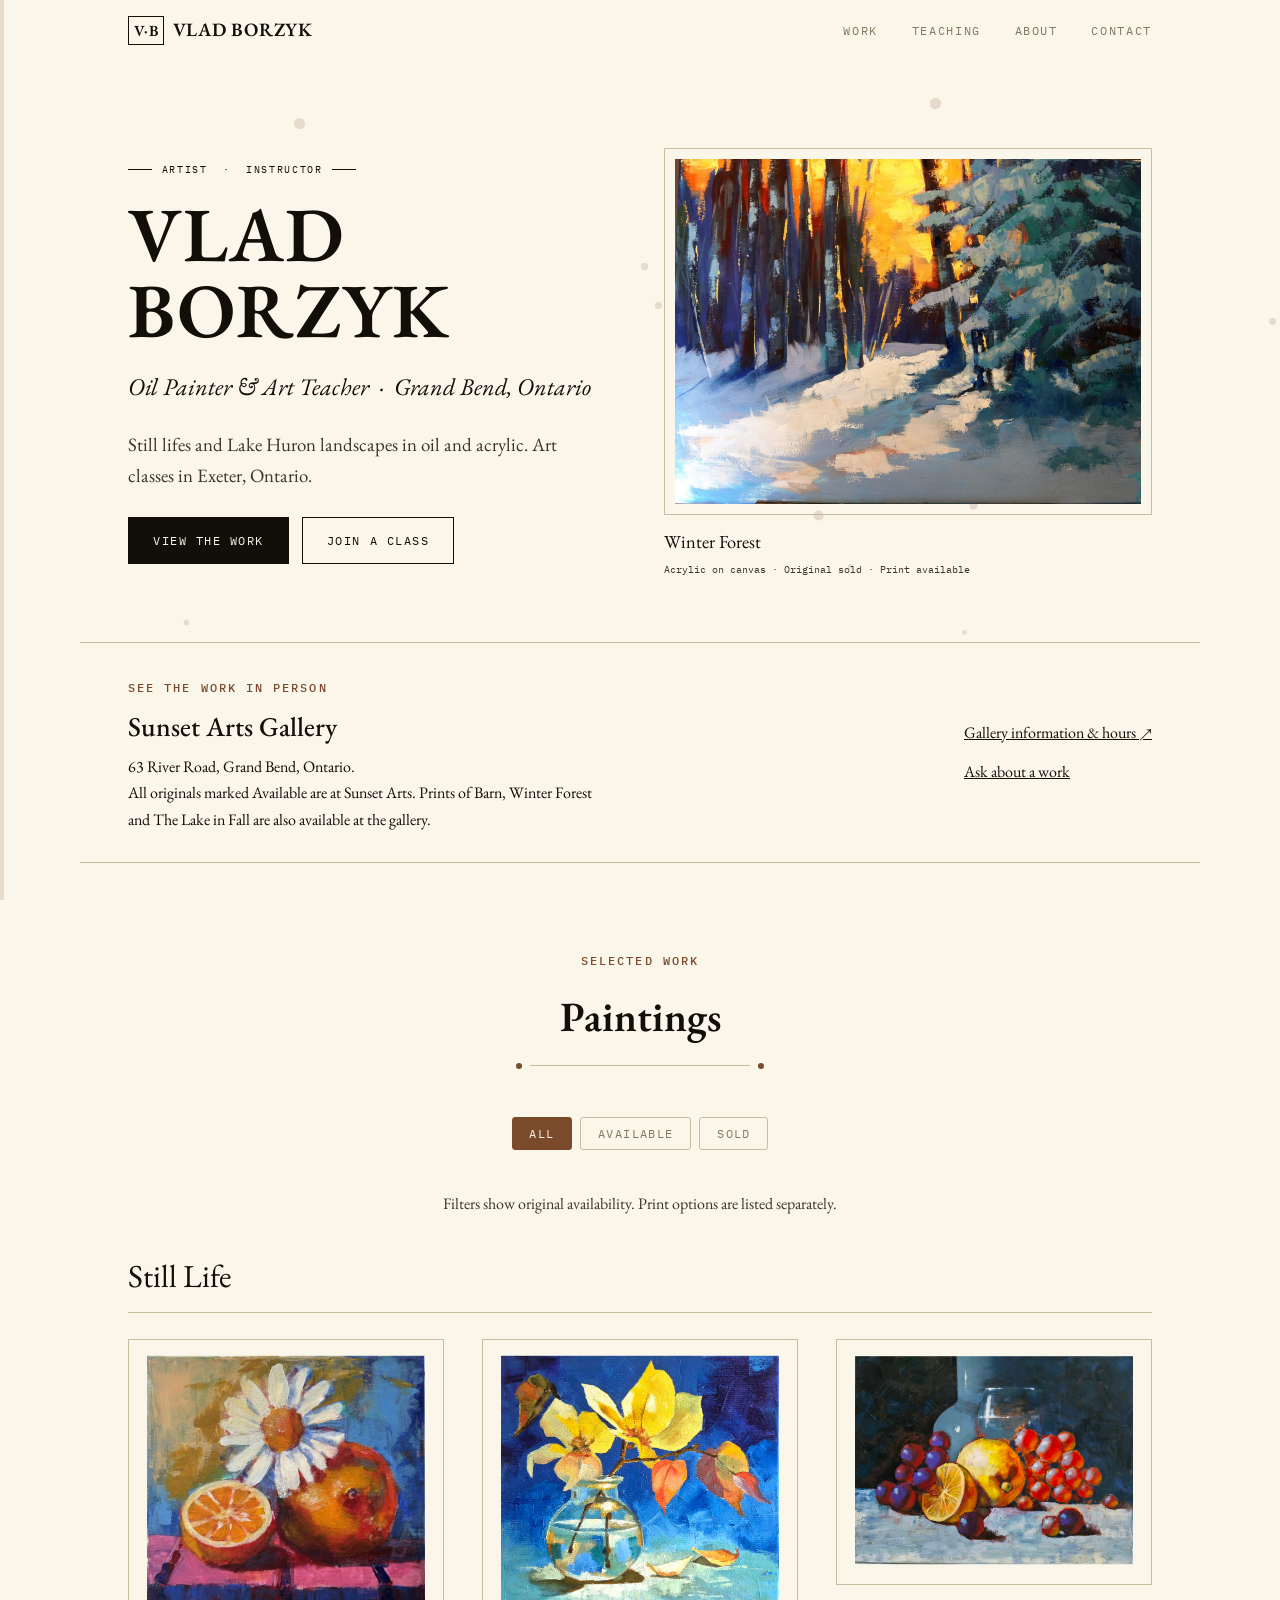
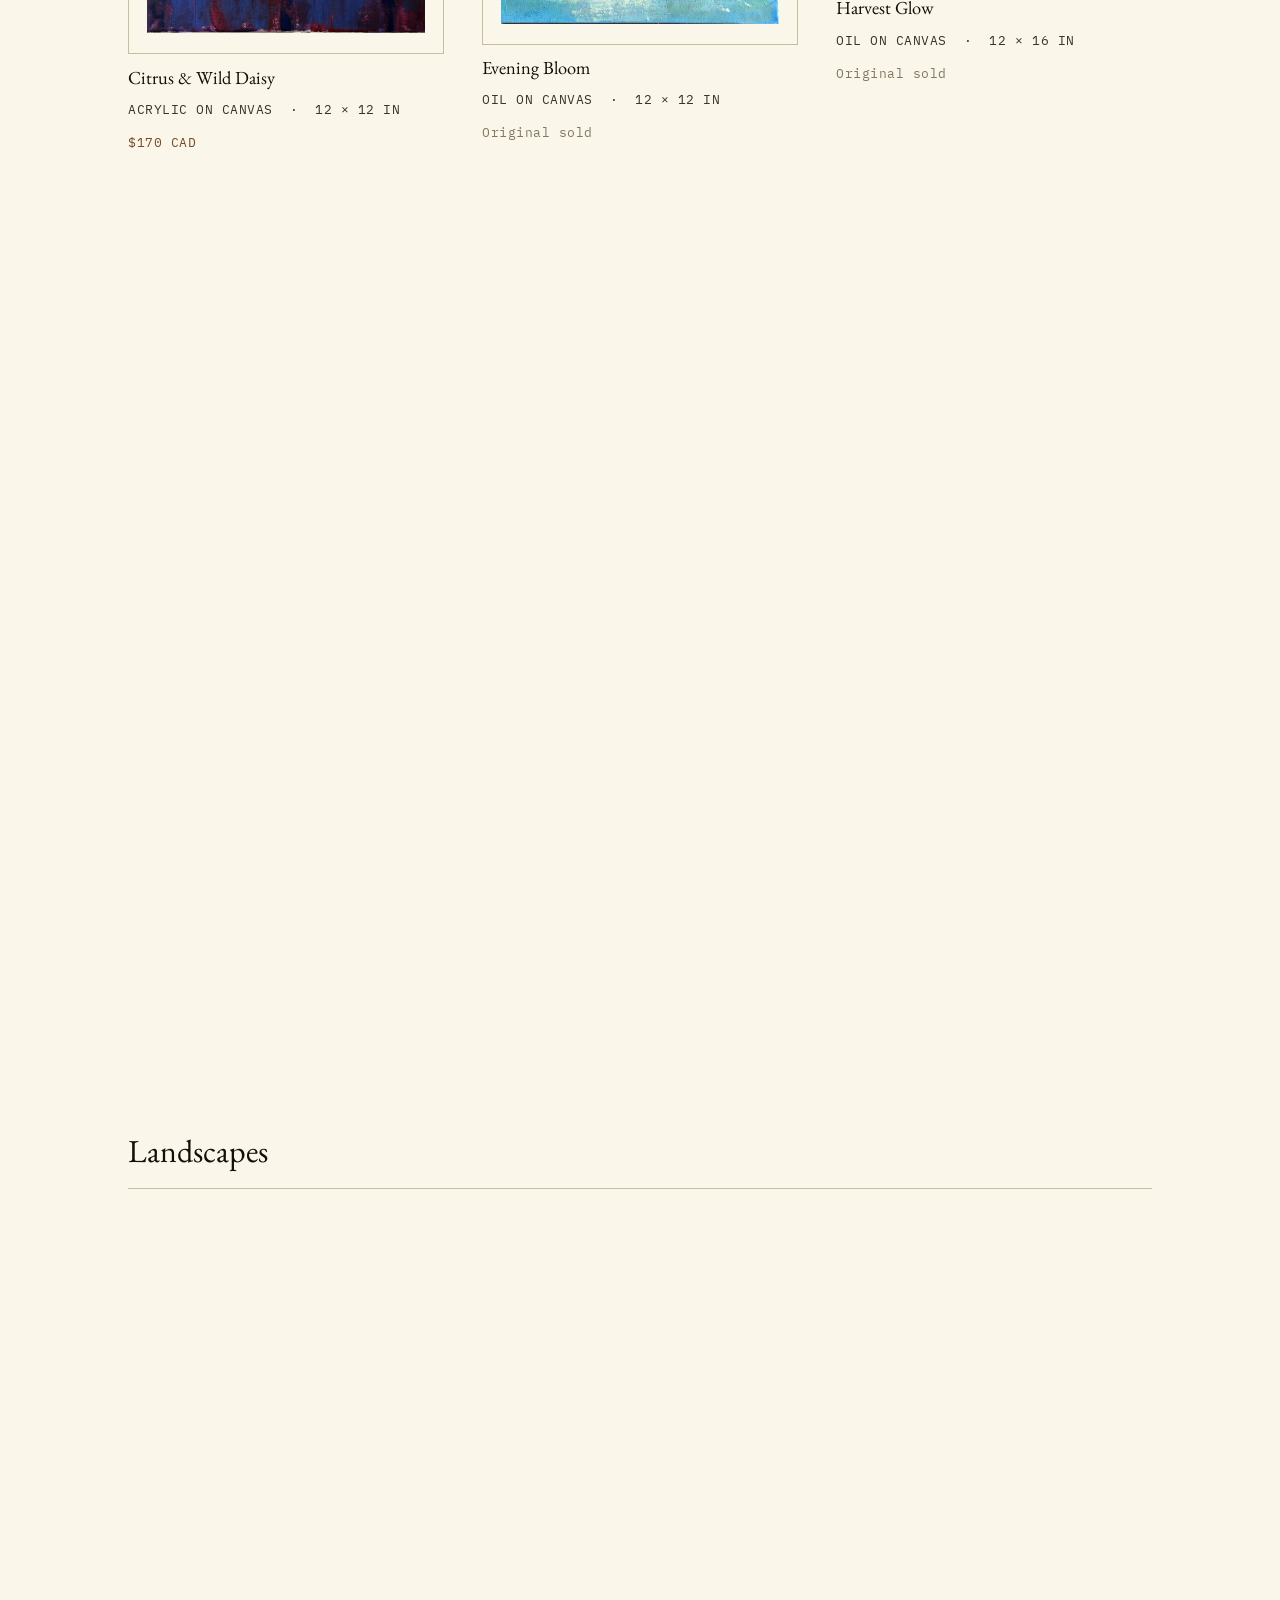
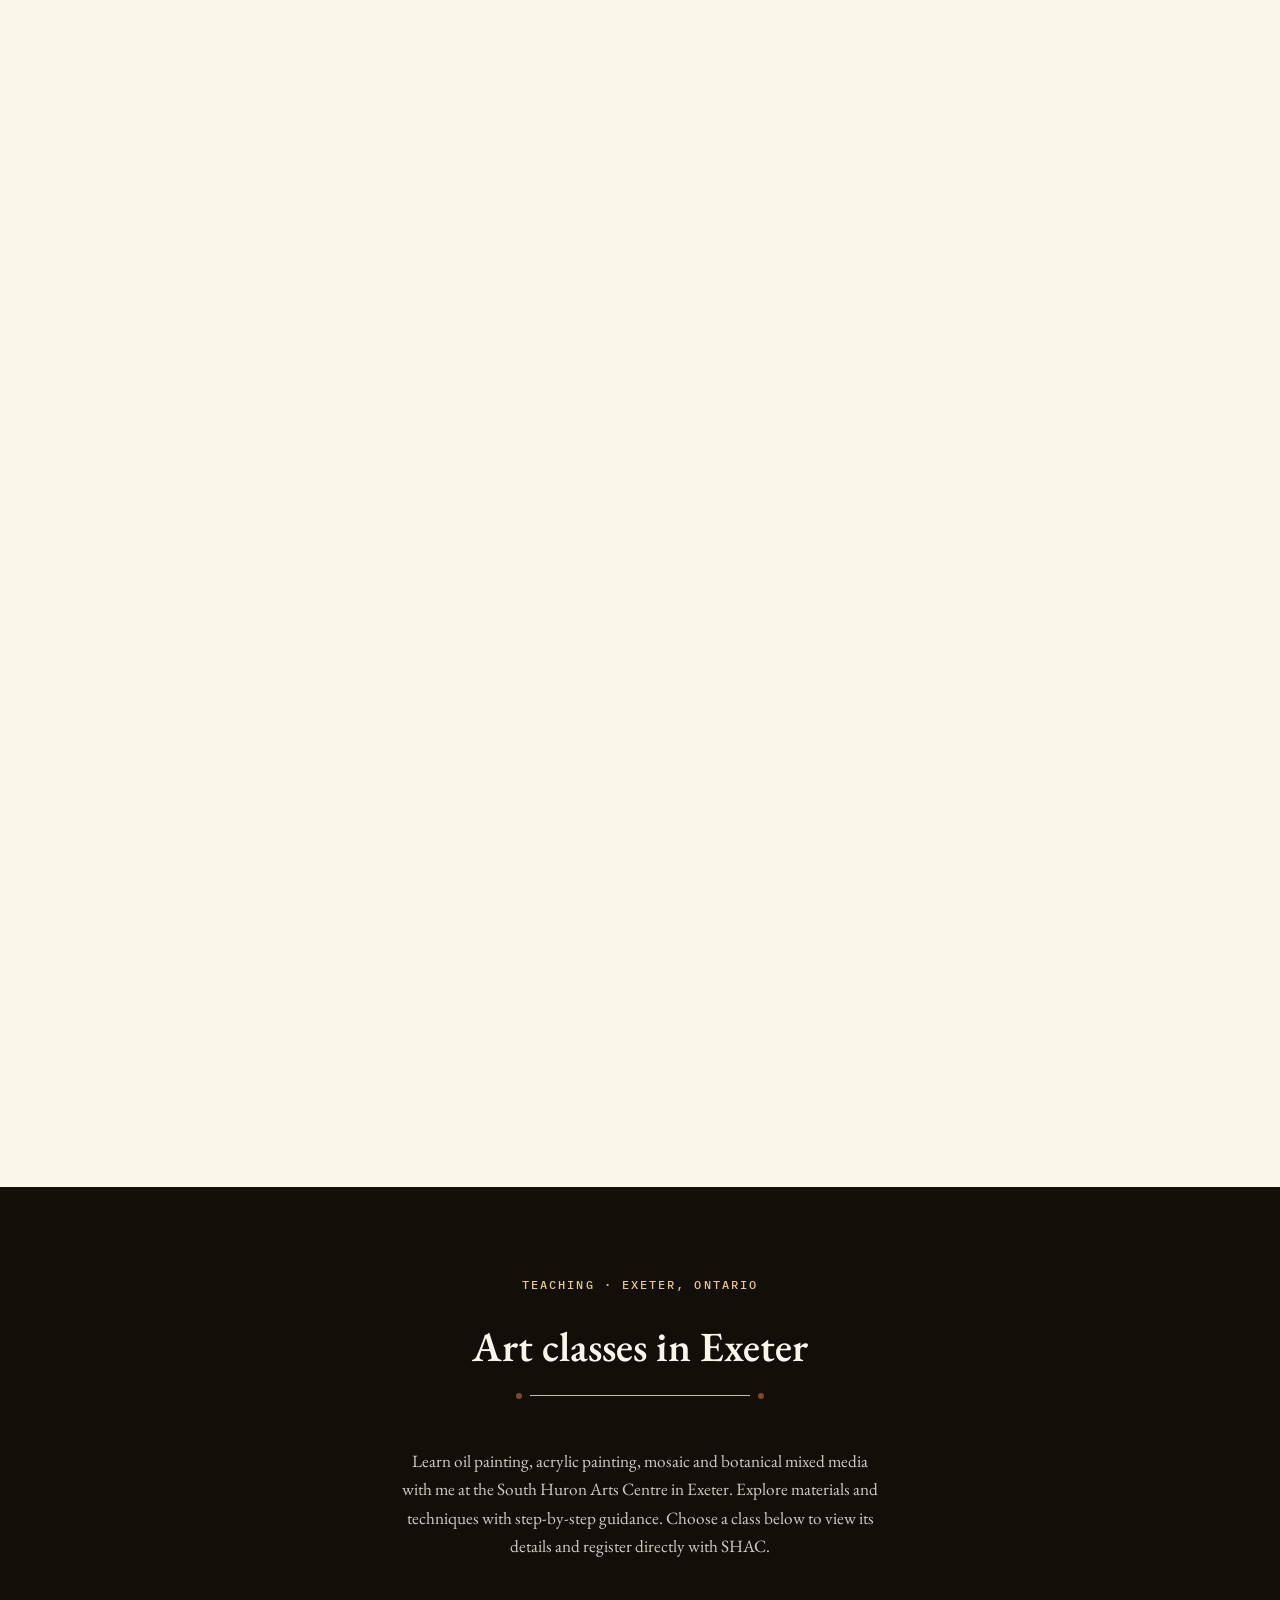
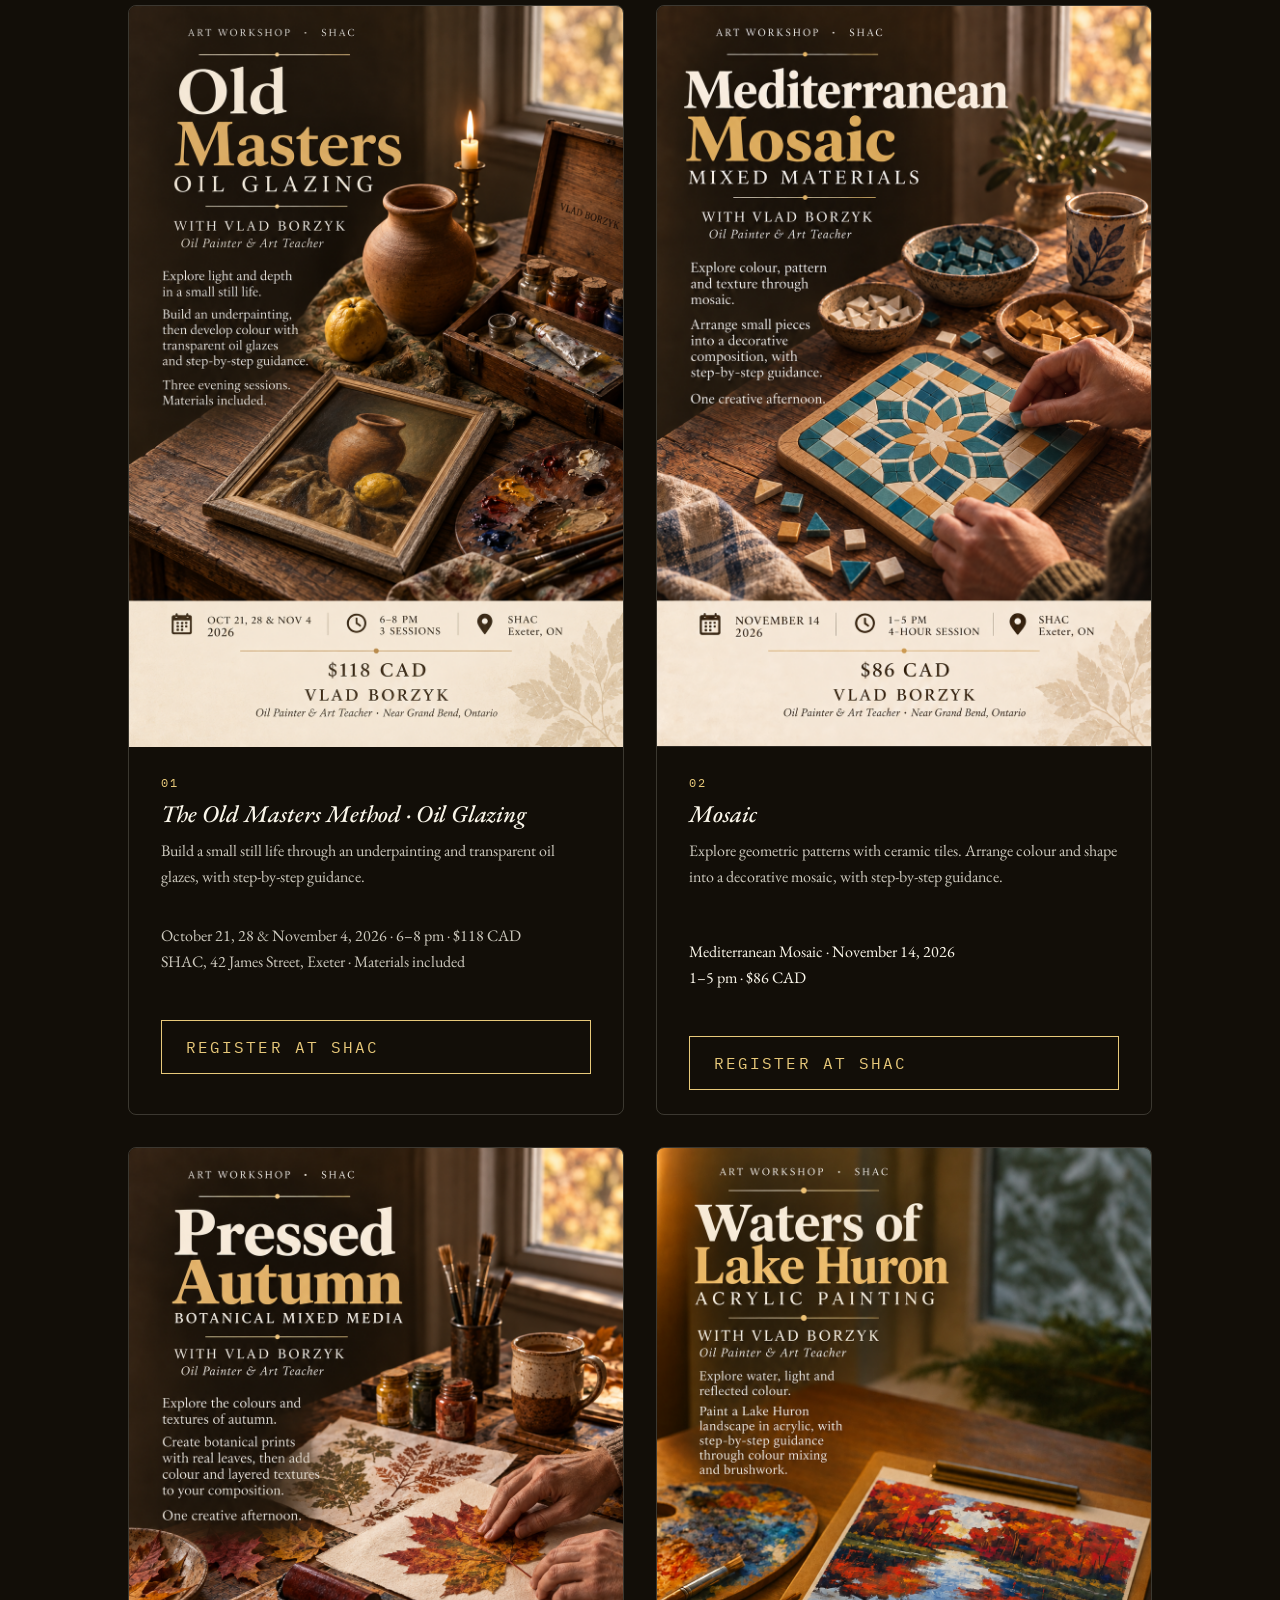
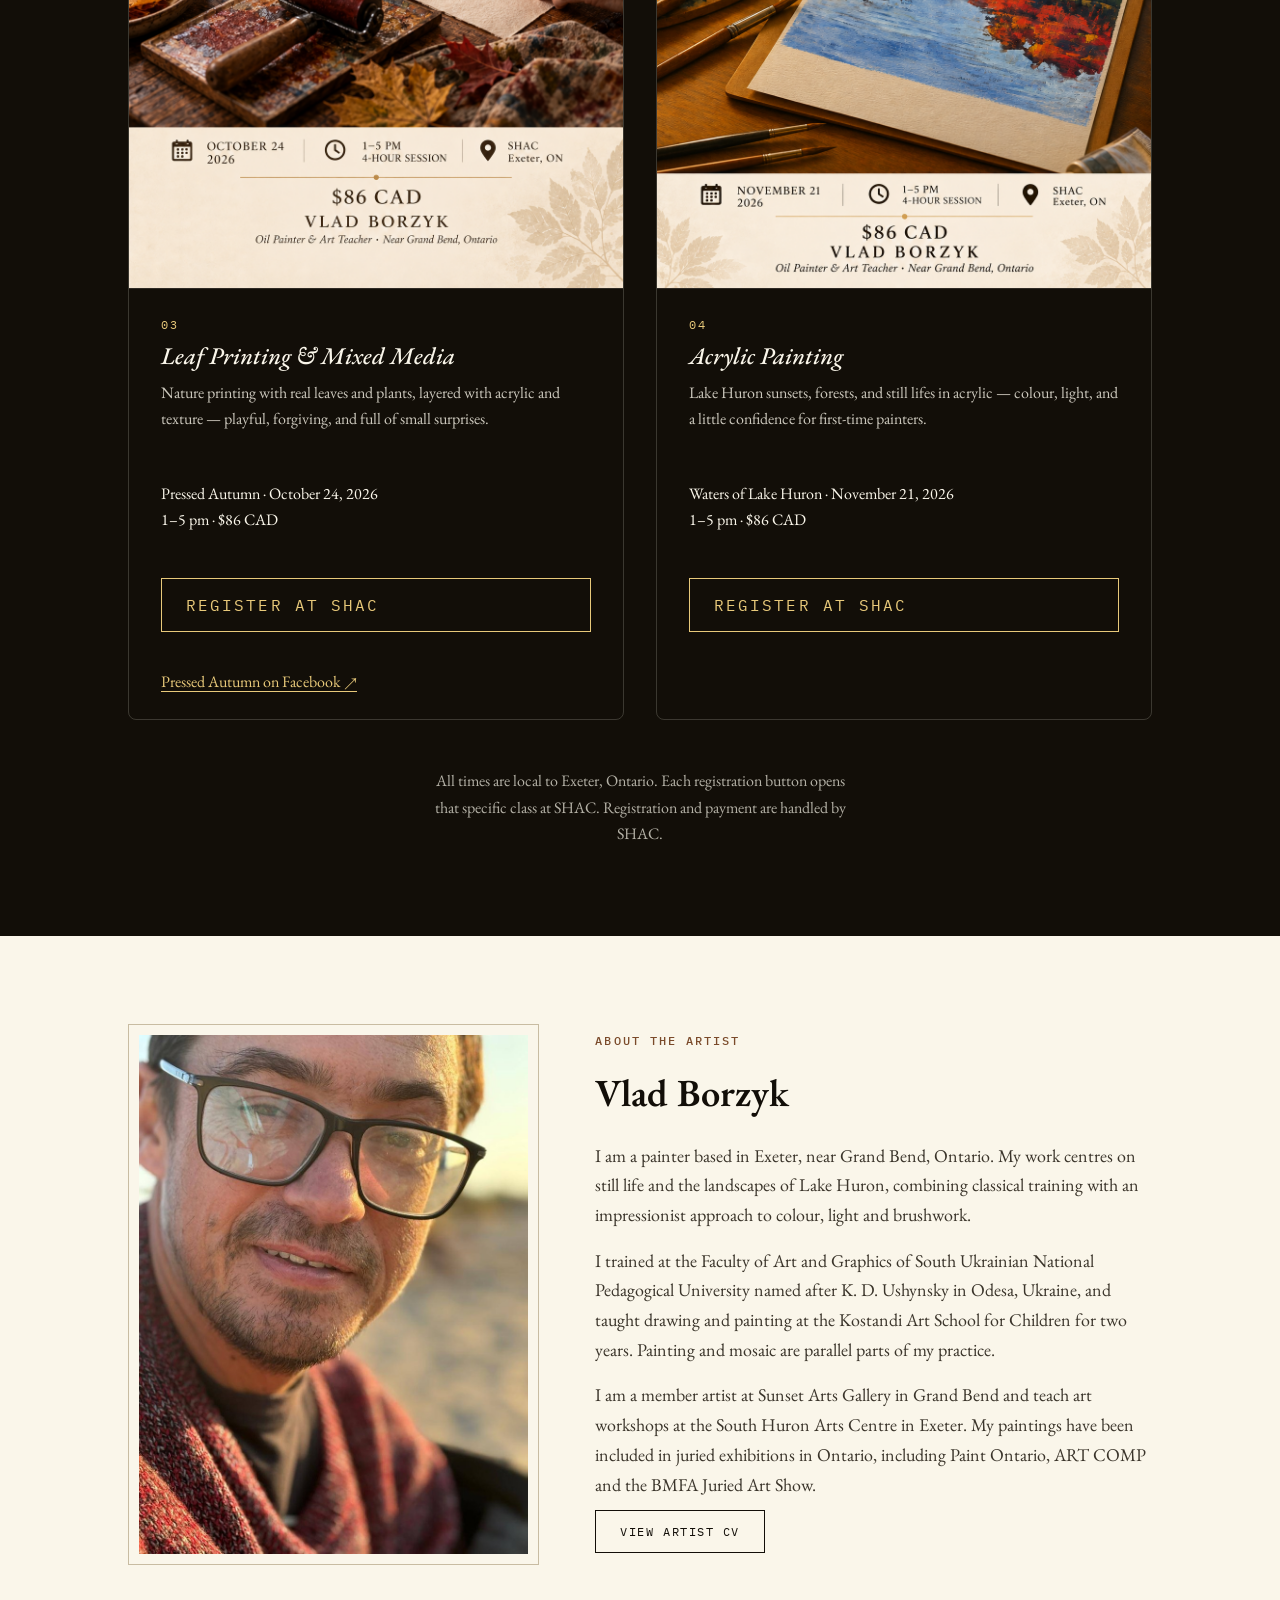
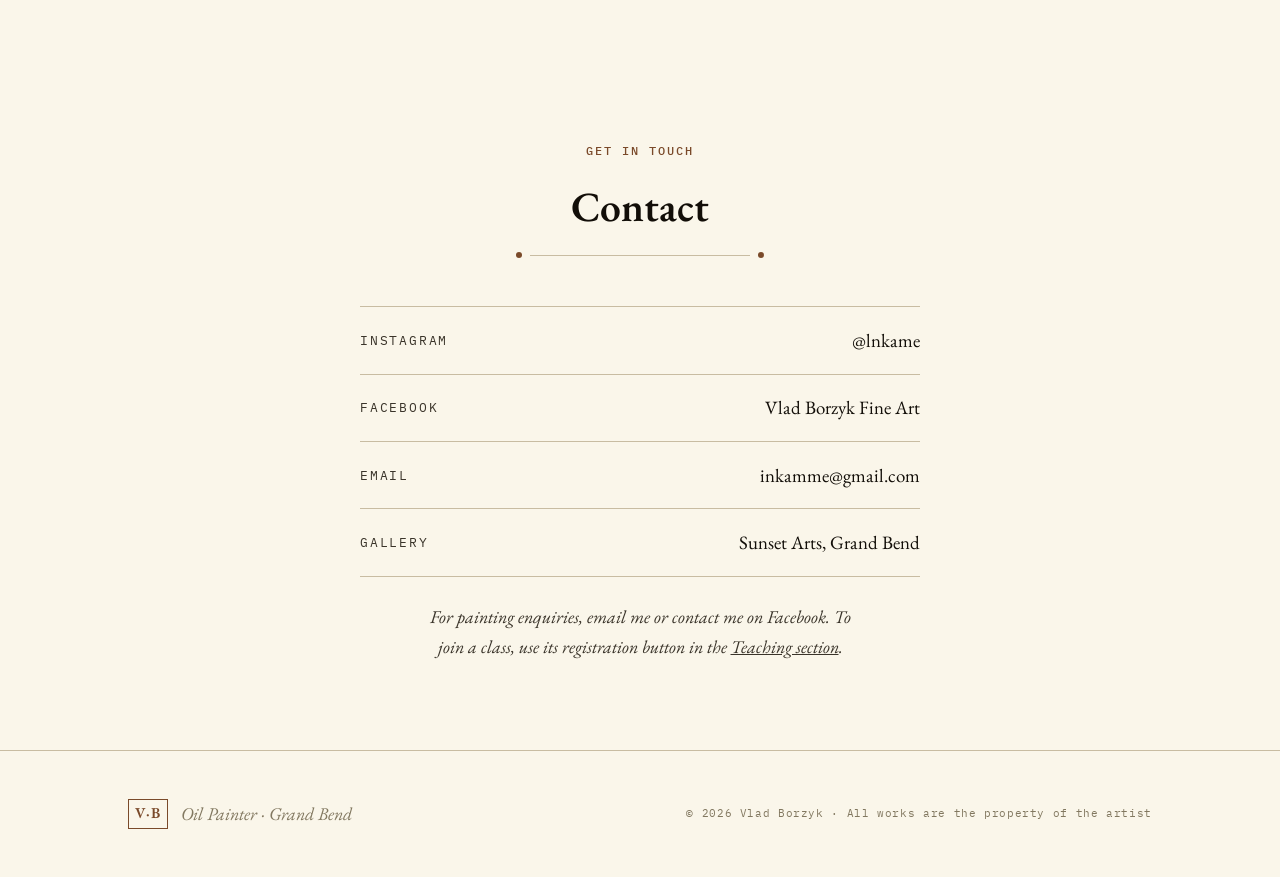
==== commit c9ddb9e3: "Add files via upload" ====
--- a/index.html
+++ b/index.html
@@ -35,17 +35,36 @@
 <!-- ===== HERO ===== -->
 <section class="hero" id="top">
   <div class="dots" id="dots" aria-hidden="true"></div>
-  <div class="wrap">
+  <div class="wrap hero-layout">
+    <div class="hero-copy">
     <div class="eyebrow"><span class="line"></span>ARTIST&nbsp;&nbsp;·&nbsp;&nbsp;INSTRUCTOR<span class="line"></span></div>
     <h1><span class="word">VLAD</span> <span class="word">BORZYK</span></h1>
     <p class="tag">Oil Painter &amp; Art Teacher&nbsp;&nbsp;·&nbsp;&nbsp;Grand Bend, Ontario</p>
-    <p class="lede">Landscapes of Lake Huron and warm still lifes in oil and acrylic — and small painting classes by the water.</p>
+    <p class="lede">Still lifes and Lake Huron landscapes in oil and acrylic. Art classes in Exeter, Ontario.</p>
     <div class="cta">
       <a href="#work" class="btn solid">View the work</a>
       <a href="#teaching" class="btn outline">Join a class</a>
     </div>
-  </div>
-</section>
+    </div>
+    <figure class="hero-art">
+      <button type="button" id="featuredPainting" aria-label="View Winter Forest">
+        <img src="images/winter_forest.jpg" width="1500" height="1112" alt="Winter Forest — golden light between snow-covered pines" fetchpriority="high">
+      </button>
+      <figcaption>Winter Forest <span>Acrylic on canvas · Original sold · Print available</span></figcaption>
+    </figure>
+  </div>
+</section>
+
+<aside class="gallery-visit wrap" aria-label="Where to see my work">
+  <div><span class="kick">See the work in person</span>
+    <h2>Sunset Arts Gallery</h2>
+    <p>63 River Road, Grand Bend, Ontario.<br>All originals marked Available are at Sunset Arts. Prints of Barn, Winter Forest and The Lake in Fall are also available at the gallery.</p>
+  </div>
+  <div class="gallery-links">
+    <a href="https://sunsetarts.info" target="_blank" rel="noopener">Gallery information &amp; hours ↗</a>
+    <a href="#contact">Ask about a work</a>
+  </div>
+</aside>
 
 <!-- ===== WORK ===== -->
 <section class="work" id="work">
@@ -62,14 +81,16 @@
       <button data-filter="sold">Sold</button>
     </div>
 
-    <div class="grid" id="grid">
+    <p class="catalog-key">Filters show original availability. Print options are listed separately.</p>
+    <div id="grid">
       <!-- cards injected here -->
     </div>
 
-    <p class="gnote reveal">Original works are shown at
+    <p class="gnote reveal">Find my work at
       <a href="https://sunsetarts.info" target="_blank" rel="noopener">Sunset Arts Gallery</a>,
-      River Road, Grand Bend. To enquire about an available piece, send a message on
-      <a href="https://instagram.com/lnkame" target="_blank" rel="noopener">Instagram</a> or by email.</p>
+      63 River Road, Grand Bend. Available originals and the three prints marked Print available are at the gallery. For questions about a painting or print,
+      <a href="mailto:inkamme@gmail.com">email me</a> or
+      <a href="https://www.facebook.com/vladborzyk/" target="_blank" rel="noopener">contact me on Facebook</a>.</p>
   </div>
 </section>
 
@@ -78,49 +99,63 @@
   <div class="wrap">
     <div class="stitle reveal">
       <span class="kick" style="color:var(--gold-light)">Teaching · Exeter, Ontario</span>
-      <h2 style="color:var(--paper)">Small classes by the water</h2>
+      <h2 style="color:var(--paper)">Art classes in Exeter</h2>
       <div class="rule"><i></i><span></span><i></i></div>
     </div>
-    <p class="teach-intro reveal">Workshops at the South Huron Arts Centre in Exeter, in three directions —
-      for adult beginners and improvers. Relaxed, patient, all materials provided, and built so
-      every session sends you home with a finished piece.</p>
-
-    <div class="teach-grid reveal">
-      <article class="teach-card">
+    <p class="teach-intro reveal">Learn oil painting, acrylic painting, mosaic and botanical mixed media
+      with me at the South Huron Arts Centre in Exeter. Explore materials and techniques with
+      step-by-step guidance. Choose a class below to view its details and register directly with SHAC.</p>
+
+    <div class="teach-grid">
+    <article class="teach-card reveal">
+      <div class="course-poster"><img src="images/teaching/old_masters_poster_v2.png" alt="Old Masters oil workshop poster: still life with a clay jug, candle and painting materials" loading="lazy"></div>
+      <span class="t-num">01</span>
+      <h3>The Old Masters Method · Oil Glazing</h3>
+      <p>Build a small still life through an underpainting and transparent oil glazes, with step-by-step guidance.</p>
+      <p>October 21, 28 &amp; November 4, 2026 · 6–8 pm · $118 CAD<br>SHAC, 42 James Street, Exeter · Materials included</p>
+      <a class="btn gold" href="https://southhuronartscentre.ca/programs/ola/services/the-old-masters-method-oil-glazing-wed-oct-21-28-nov-4-6-8pm-3-weeks" target="_blank" rel="noopener" aria-label="Register at SHAC for Old Masters Oil Glazing">Register at SHAC</a>
+    </article>
+      <article class="teach-card reveal">
         <button class="t-photo" data-gallery="mosaic" aria-label="View mosaic class photos">
-          <img src="images/teaching/mosaic_detail.jpg" alt="A student's snowflake mosaic in smalti taking shape in a wooden frame" loading="lazy">
+          <img src="images/teaching/mosaic_poster_v3.png" alt="Mosaic workshop poster: a geometric tile in turquoise and cream" loading="lazy">
           <span class="t-hint">View photos<span class="t-count">3</span></span>
         </button>
-        <span class="t-num">01</span>
+        <span class="t-num">02</span>
         <h3>Mosaic</h3>
-        <p>Byzantine and contemporary mosaic in smalti and ceramic — the craft behind fifteen years
-          of icon and church work, taught one tessera at a time.</p>
+        <p>Explore geometric patterns with ceramic tiles. Arrange colour and shape into a decorative
+          mosaic, with step-by-step guidance.</p>
+        <p class="course-date">Mediterranean Mosaic · November 14, 2026<br>1–5 pm · $86 CAD</p>
+        <a class="btn gold" href="https://southhuronartscentre.ca/programs/ola/services/mediterranean-mosaic-mixed-materials-sat-nov-15th-1-5pm-one-afternoon" target="_blank" rel="noopener" aria-label="Register at SHAC for Mediterranean Mosaic">Register at SHAC</a>
       </article>
-      <article class="teach-card">
+      <article class="teach-card reveal">
         <button class="t-photo" data-gallery="leaf" aria-label="View leaf printing and mixed-media class photos">
-          <img src="images/teaching/leaf_class.jpg" alt="Leaf printing and mixed-media workshop in progress" loading="lazy">
+          <img src="images/teaching/pressed_autumn_poster_v2.png" alt="Pressed Autumn workshop poster: botanical printing with autumn leaves" loading="lazy">
           <span class="t-hint">View photos<span class="t-count">4</span></span>
         </button>
-        <span class="t-num">02</span>
+        <span class="t-num">03</span>
         <h3>Leaf Printing &amp; Mixed Media</h3>
         <p>Nature printing with real leaves and plants, layered with acrylic and texture —
           playful, forgiving, and full of small surprises.</p>
+        <p class="course-date">Pressed Autumn · October 24, 2026<br>1–5 pm · $86 CAD</p>
+        <a class="btn gold" href="https://southhuronartscentre.ca/programs/ola/services/pressed-autumn-botanical-mixed-media-sat-oct-24th-1-5pm-one-afternoon" target="_blank" rel="noopener" aria-label="Register at SHAC for Pressed Autumn">Register at SHAC</a>
+        <a href="https://www.facebook.com/events/3075404042648292/" target="_blank" rel="noopener">Pressed Autumn on Facebook ↗</a>
       </article>
-      <article class="teach-card">
+      <article class="teach-card reveal">
         <button class="t-photo" data-gallery="acrylic" aria-label="View acrylic painting class photos">
-          <img src="images/teaching/acrylic_studio.jpg" alt="Adult students painting Lake Huron sunsets at a South Huron Arts Centre workshop" loading="lazy">
+          <img src="images/teaching/waters_poster_v3.png" alt="Lake Huron painting workshop poster: reflections and autumn colour" loading="lazy">
           <span class="t-hint">View photos<span class="t-count">4</span></span>
         </button>
-        <span class="t-num">03</span>
+        <span class="t-num">04</span>
         <h3>Acrylic Painting</h3>
         <p>Lake Huron sunsets, forests, and still lifes in acrylic — colour, light, and a little
           confidence for first-time painters.</p>
+        <p class="course-date">Waters of Lake Huron · November 21, 2026<br>1–5 pm · $86 CAD</p>
+        <a class="btn gold" href="https://southhuronartscentre.ca/programs/ola/services/acrylic-painting-waters-of-lake-huron-sat-oct-18th-1-5pm-one-afternoon" target="_blank" rel="noopener" aria-label="Register at SHAC for Waters of Lake Huron">Register at SHAC</a>
       </article>
     </div>
 
     <div class="teach-cta reveal">
-      <p>Workshop dates, fees, and sign-up are handled through SHAC — new sessions are posted through the season.</p>
-      <a href="https://southhuronartscentre.ca/" target="_blank" rel="noopener" class="btn gold">Schedule &amp; registration</a>
+      <p>All times are local to Exeter, Ontario. Each registration button opens that specific class at SHAC. Registration and payment are handled by SHAC.</p>
     </div>
   </div>
 </section>
@@ -132,18 +167,18 @@
       <div class="portrait reveal"><img src="images/portrait.jpg" alt="Vlad Borzyk, painter, on the Lake Huron shore" loading="lazy"></div>
       <div class="reveal">
         <span class="kick">About the artist</span>
-        <h2>Vladyslav Borzyk</h2>
-        <p>Born and trained in Odesa, Ukraine. I graduated from K. D. Ushinsky University,
-          Faculty of Art and Graphics — my diploma project a Byzantine mosaic icon,
-          <em>Mother of God of Tenderness</em>, in smalti and fired ceramic. For two years
-          I taught at the Kostandi Art School for Children in Odesa.</p>
-        <p>Fifteen years of professional mosaic work followed, across Ukraine, Moldova, and
-          Romania — church apses, icons, and monumental installations, laid one tessera at a time.
-          Painting and mosaic have run side by side throughout — brush and smalti, two materials,
-          one practice.</p>
-        <p>Today, on the shores of Lake Huron near Grand Bend, the work is painterly: warm,
-          naturalistic still lifes and Ontario landscapes in oil and acrylic. Originals show at
-          Sunset Arts Gallery in Grand Bend, and I teach painting classes in Exeter.</p>
+        <h2>Vlad Borzyk</h2>
+        <p>I am a painter based in Exeter, near Grand Bend, Ontario. My work centres on still life
+          and the landscapes of Lake Huron, combining classical training with an impressionist
+          approach to colour, light and brushwork.</p>
+        <p>I trained at the Faculty of Art and Graphics of South Ukrainian National Pedagogical
+          University named after K. D. Ushynsky in Odesa, Ukraine, and taught drawing and painting
+          at the Kostandi Art School for Children for two years. Painting and mosaic are parallel
+          parts of my practice.</p>
+        <p>I am a member artist at Sunset Arts Gallery in Grand Bend and teach art workshops
+          at the South Huron Arts Centre in Exeter. My paintings have been included in juried
+          exhibitions in Ontario, including Paint Ontario, ART COMP and the BMFA Juried Art Show.</p>
+        <a class="btn outline" href="cv.html">View artist CV</a>
       </div>
     </div>
   </div>
@@ -157,14 +192,15 @@
       <h2>Contact</h2>
       <div class="rule"><i></i><span></span><i></i></div>
     </div>
+    <p id="enquiryContext" class="cnote" tabindex="-1" hidden></p>
     <div class="crows reveal">
       <div class="crow"><span class="l">Instagram</span><span class="v"><a href="https://instagram.com/lnkame" target="_blank" rel="noopener">@lnkame</a></span></div>
       <div class="crow"><span class="l">Facebook</span><span class="v"><a href="https://www.facebook.com/vladborzyk/" target="_blank" rel="noopener">Vlad Borzyk Fine Art</a></span></div>
       <div class="crow"><span class="l">Email</span><span class="v"><a href="mailto:inkamme@gmail.com">inkamme@gmail.com</a></span></div>
       <div class="crow"><span class="l">Gallery</span><span class="v"><a href="https://sunsetarts.info" target="_blank" rel="noopener">Sunset Arts, Grand Bend</a></span></div>
     </div>
-    <p class="cnote reveal">For commissions — pet portraits and custom work — send a direct message on
-      Instagram or write by email, and I'll reply within a few days.</p>
+    <p class="cnote reveal">For painting enquiries, email me or contact me on Facebook.
+      To join a class, use its registration button in the <a href="#teaching">Teaching section</a>.</p>
   </div>
 </section>
 
@@ -183,7 +219,7 @@
 <a href="#contact" class="fab" id="fab"><span class="dot"></span>Get in touch</a>
 
 <!-- ===== LIGHTBOX ===== -->
-<div class="lb" id="lb" aria-hidden="true">
+<div class="lb" id="lb" aria-hidden="true" role="dialog" aria-modal="true" aria-labelledby="lbTitle">
   <button class="lb-close" id="lbClose" aria-label="Close">✕</button>
   <div class="lb-in">
     <div class="lb-img"><img id="lbImg" src="" alt=""></div>
@@ -193,13 +229,17 @@
       <div class="m" id="lbMeta"></div>
       <div class="p" id="lbPrice"></div>
       <p class="desc" id="lbDesc"></p>
-      <a class="btn" id="lbBtn" href="https://instagram.com/lnkame" target="_blank" rel="noopener">Message to enquire</a>
+      <a class="btn" id="lbBtn" href="mailto:inkamme@gmail.com">Enquire about this painting</a>
+      <div class="print-enquiry">
+        <p id="lbPrintStatus"></p>
+        <a class="btn" id="lbPrint" href="mailto:inkamme@gmail.com">Ask about a print</a>
+      </div>
     </div>
   </div>
 </div>
 
 <!-- ===== TEACHING GALLERY ===== -->
-<div class="tgal" id="tgal" aria-hidden="true">
+<div class="tgal" id="tgal" aria-hidden="true" role="dialog" aria-modal="true" aria-label="Workshop photos">
   <button class="tgal-close" id="tgalClose" aria-label="Close">✕</button>
   <button class="tgal-nav tgal-prev" id="tgalPrev" aria-label="Previous">‹</button>
   <figure class="tgal-fig">
@@ -212,3 +252,7 @@
 <script src="app.js"></script>
 </body>
 </html>
+
+
+
+
--- a/styles.css
+++ b/styles.css
@@ -102,18 +102,23 @@
 .filters button:hover{color:var(--ink);border-color:var(--muted)}
 .filters button.on{background:var(--sienna);border-color:var(--sienna);color:var(--paper)}
 
+.catalog-key{text-align:center;font-size:1rem;color:var(--ink-80);margin:0 0 2rem}
+.work-group{margin:0 0 4rem;padding:0}
+.work-group[hidden]{display:none}
+.genre-title{font-size:2rem;font-weight:400;border-bottom:1px solid var(--hair);padding-bottom:.6rem;margin:0 0 1.6rem}
+.c-print{display:block;font-family:var(--mono);font-size:.75rem;color:var(--sienna);margin-top:.4rem}
+.print-enquiry{margin-top:1.5rem;padding-top:1rem;border-top:1px solid rgba(250,246,234,.3)}
+.print-enquiry p{font-size:1rem;color:var(--paper)}
 .grid{display:grid;grid-template-columns:repeat(3,1fr);gap:clamp(1.5rem,3.5vw,2.4rem);perspective:1200px}
 .card{cursor:pointer;border:none;background:none;padding:0;text-align:left;font:inherit;color:inherit;
   display:flex;flex-direction:column;gap:.7rem}
-.frame{position:relative;aspect-ratio:4/5;background:var(--paper);border:1px solid var(--hair);
+.frame{position:relative;width:100%;background:var(--paper);border:1px solid var(--hair);
   display:flex;align-items:center;justify-content:center;padding:clamp(10px,2vw,18px);overflow:hidden;
   transform-style:preserve-3d;transition:transform var(--snap),box-shadow var(--soft)}
-.frame img{max-width:100%;max-height:100%;width:auto;height:auto;object-fit:contain;
+.frame img{max-width:100%;width:100%;height:auto;object-fit:contain;
   transition:transform 1.2s var(--soft)}
 .card:hover .frame{transform:translateY(-5px);box-shadow:0 18px 42px -14px rgba(18,14,8,.28)}
 .card:hover .frame img{transform:scale(1.03)}
-.badge{position:absolute;top:10px;right:10px;font-family:var(--mono);font-size:.6rem;letter-spacing:.14em;
-  text-transform:uppercase;padding:.28rem .55rem;background:var(--ink);color:var(--paper);opacity:.9}
 .c-title{font-family:var(--serif);font-size:1.15rem;line-height:1.2}
 .c-meta{font-family:var(--mono);font-size:.72rem;letter-spacing:.04em;color:var(--muted);text-transform:uppercase}
 .c-price{font-family:var(--mono);font-size:.8rem;letter-spacing:.04em;color:var(--sienna);margin-top:.05rem}
@@ -126,14 +131,16 @@
 .teaching .kick{color:var(--gold-light)}
 .teaching h2{font-family:var(--serif);font-weight:600;font-size:clamp(1.8rem,4.4vw,2.6rem);margin:.4rem 0 0}
 .teach-intro{color:rgba(250,246,234,.82);font-size:1.08rem;max-width:60ch;margin:0 auto clamp(2rem,5vw,2.8rem);text-align:center}
-.teach-grid{display:grid;grid-template-columns:repeat(3,1fr);gap:clamp(1.4rem,3vw,2rem)}
+.teach-grid{display:grid;grid-template-columns:repeat(2,1fr);gap:clamp(1.4rem,3vw,2rem)}
+.course-poster{position:relative;aspect-ratio:2/3;flex-shrink:0;overflow:hidden;background:#0c0a06}
+.course-poster img{display:block;width:100%;height:auto}
 .teach-card{border:1px solid rgba(250,246,234,.18);border-radius:8px;padding:0;overflow:hidden;
   display:flex;flex-direction:column;transition:border-color var(--snap),transform var(--snap)}
 .teach-card:hover{border-color:rgba(232,201,122,.55);transform:translateY(-4px)}
-.teach-card .t-photo{display:block;position:relative;aspect-ratio:3/2;overflow:hidden;background:#0c0a06;
+.teach-card .t-photo{display:block;position:relative;aspect-ratio:2/3;flex-shrink:0;overflow:hidden;background:#0c0a06;
   border:0;border-bottom:1px solid rgba(250,246,234,.12);padding:0;cursor:pointer;width:100%}
-.teach-card .t-photo img{width:100%;height:100%;object-fit:cover;transition:transform 1.1s var(--soft)}
-.teach-card:hover .t-photo img{transform:scale(1.05)}
+.teach-card .t-photo img{display:block;width:100%;height:auto;transition:transform 1.1s var(--soft);transform-origin:top center}
+.teach-card:hover .t-photo img{transform:none}
 .teach-card .t-hint{position:absolute;left:0;right:0;bottom:0;display:flex;align-items:center;justify-content:center;gap:.5rem;
   padding:.7rem;font-family:var(--mono);font-size:.66rem;letter-spacing:.13em;text-transform:uppercase;color:var(--paper);
   background:linear-gradient(transparent,rgba(8,6,3,.8));opacity:0;transform:translateY(6px);transition:opacity var(--snap),transform var(--snap)}
@@ -165,6 +172,8 @@
 .teach-card p{color:rgba(250,246,234,.8);font-size:1rem;margin:0 clamp(1.5rem,3vw,2rem) clamp(1.5rem,3vw,2rem)}
 .teach-cta{display:flex;flex-direction:column;align-items:center;gap:1.1rem;text-align:center;margin-top:clamp(2.2rem,5vw,3rem)}
 .teach-cta p{color:rgba(250,246,234,.7);font-size:1rem;max-width:52ch;margin:0}
+.teach-card .course-date{color:var(--paper);margin-top:1rem}
+.teach-card > a{display:block;color:var(--gold-light);font-size:1rem;margin:.8rem clamp(1.5rem,3vw,2rem) 1.5rem;text-underline-offset:4px}
 .teaching a{color:var(--gold-light)}
 .btn.gold{border-color:var(--gold-light);color:var(--gold-light)}
 .btn.gold:hover{background:var(--gold-light);color:var(--ink)}
@@ -211,6 +220,9 @@
 .dotnav a:hover .d{border-color:var(--sienna)}
 .dotnav a.active .d{background:var(--sienna);border-color:var(--sienna);transform:scale(1.15)}
 .dotnav a.active .lbl{opacity:1;transform:none;color:var(--ink)}
+.dotnav a.on-dark .lbl{color:var(--paper)}
+.dotnav a.on-dark .d{border-color:var(--paper)}
+.dotnav a.on-dark.active .d{background:var(--paper)}
 
 /* ---------- FLOATING CONTACT BUTTON ---------- */
 .fab{position:fixed;right:clamp(16px,3vw,28px);bottom:clamp(16px,3vw,28px);z-index:55;
@@ -245,8 +257,10 @@
 .lb-close:hover{opacity:1}
 
 /* ---------- SCROLL REVEAL ---------- */
-.reveal{opacity:0;transform:translateY(20px);transition:opacity .8s var(--soft),transform .8s var(--soft)}
+.reveal{opacity:0;transform:translateY(20px);transition:opacity 1.2s cubic-bezier(.22,1,.36,1) .6s,transform 1.2s cubic-bezier(.22,1,.36,1) .6s}
 .reveal.in{opacity:1;transform:none}
+.card.reveal,.teach-card.reveal{transition-duration:1.4s;transition-timing-function:ease-in-out;transition-delay:0s}
+.teach-card.reveal:nth-child(even){transition-delay:.12s}
 
 /* ---------- RESPONSIVE ---------- */
 @media(max-width:900px){
@@ -259,7 +273,10 @@
   .dotnav{display:none}
 }
 @media(max-width:560px){
-  .menu{display:none}
+  .nav-in{flex-direction:column;align-items:flex-start;gap:.45rem}
+  .nav-in nav{width:100%}
+  .menu{display:flex;justify-content:space-between;gap:.4rem}
+  .menu a{display:inline-flex;align-items:center;min-height:44px;color:var(--ink);font-size:.72rem;letter-spacing:.06em}
   .grid{grid-template-columns:1fr}
   .hero h1{font-size:clamp(2.4rem,13vw,3.4rem)}
 }
@@ -267,4 +284,41 @@
   *{animation:none!important;scroll-behavior:auto!important}
   .reveal{opacity:1;transform:none;transition:none}
   .dots{display:none}
-}
+  .hero h1 .word{opacity:1;transform:none}
+}
+
+/* Keep the original motion; improve access to navigation and artwork details. */
+section{scroll-margin-top:80px}
+.c-meta,.crow .l{color:var(--ink-80);font-size:.8rem}
+.lb{overflow-y:auto;align-items:flex-start;padding-top:64px;padding-bottom:40px}
+.lb-in{margin-block:auto}
+.lb-close,.tgal-close{position:fixed;min-width:44px;min-height:44px;background:var(--ink);border-radius:50%;z-index:1}
+.lb-meta .btn{display:inline-block}
+.lb:not(.open),.tgal:not(.open){visibility:hidden}
+:focus-visible{outline:2px solid var(--sienna);outline-offset:5px}
+.lb :focus-visible,.tgal :focus-visible{outline-color:var(--gold-light)}
+@media(max-width:560px){section{scroll-margin-top:115px}}
+
+/* Featured painting and gallery visit */
+.hero .hero-layout{display:grid;grid-template-columns:1fr 1fr;gap:3rem;text-align:left;align-items:center}
+.hero-copy{display:flex;flex-direction:column;gap:1.2rem;align-items:flex-start}
+.hero .eyebrow{gap:.6rem;font-size:.65rem}
+.hero .eyebrow span.line{width:24px}
+.hero h1{font-size:clamp(2.7rem,6vw,4.8rem)}
+.hero .cta{justify-content:flex-start}
+.hero-art{margin:0;min-width:0}
+.hero-art button{display:block;width:100%;padding:10px;border:1px solid var(--hair);background:transparent;cursor:pointer}
+.hero-art img{width:100%;height:auto}
+.hero-art figcaption{margin-top:.7rem;font-size:1.15rem}
+.hero-art figcaption span{display:block;font-family:var(--mono);font-size:.65rem;color:var(--ink-80);margin-top:.25rem}
+.gallery-visit{display:flex;justify-content:space-between;align-items:center;gap:2rem;padding-block:1.8rem;border-top:1px solid var(--hair);border-bottom:1px solid var(--hair)}
+.gallery-visit h2{font-size:1.7rem;font-weight:500;margin:.25rem 0}
+.gallery-visit p{font-size:1rem;margin:0;max-width:60ch}
+.gallery-links{display:flex;flex-direction:column;gap:.8rem;font-size:1rem;flex-shrink:0}
+@media(max-width:700px){
+ .hero .hero-layout{grid-template-columns:1fr;gap:1.8rem}
+ .hero{padding-top:1.8rem}
+ .hero-copy{gap:.8rem}
+ .hero-art{width:100%;max-width:460px;margin-inline:auto}
+ .gallery-visit{flex-direction:column;align-items:flex-start}
+}
